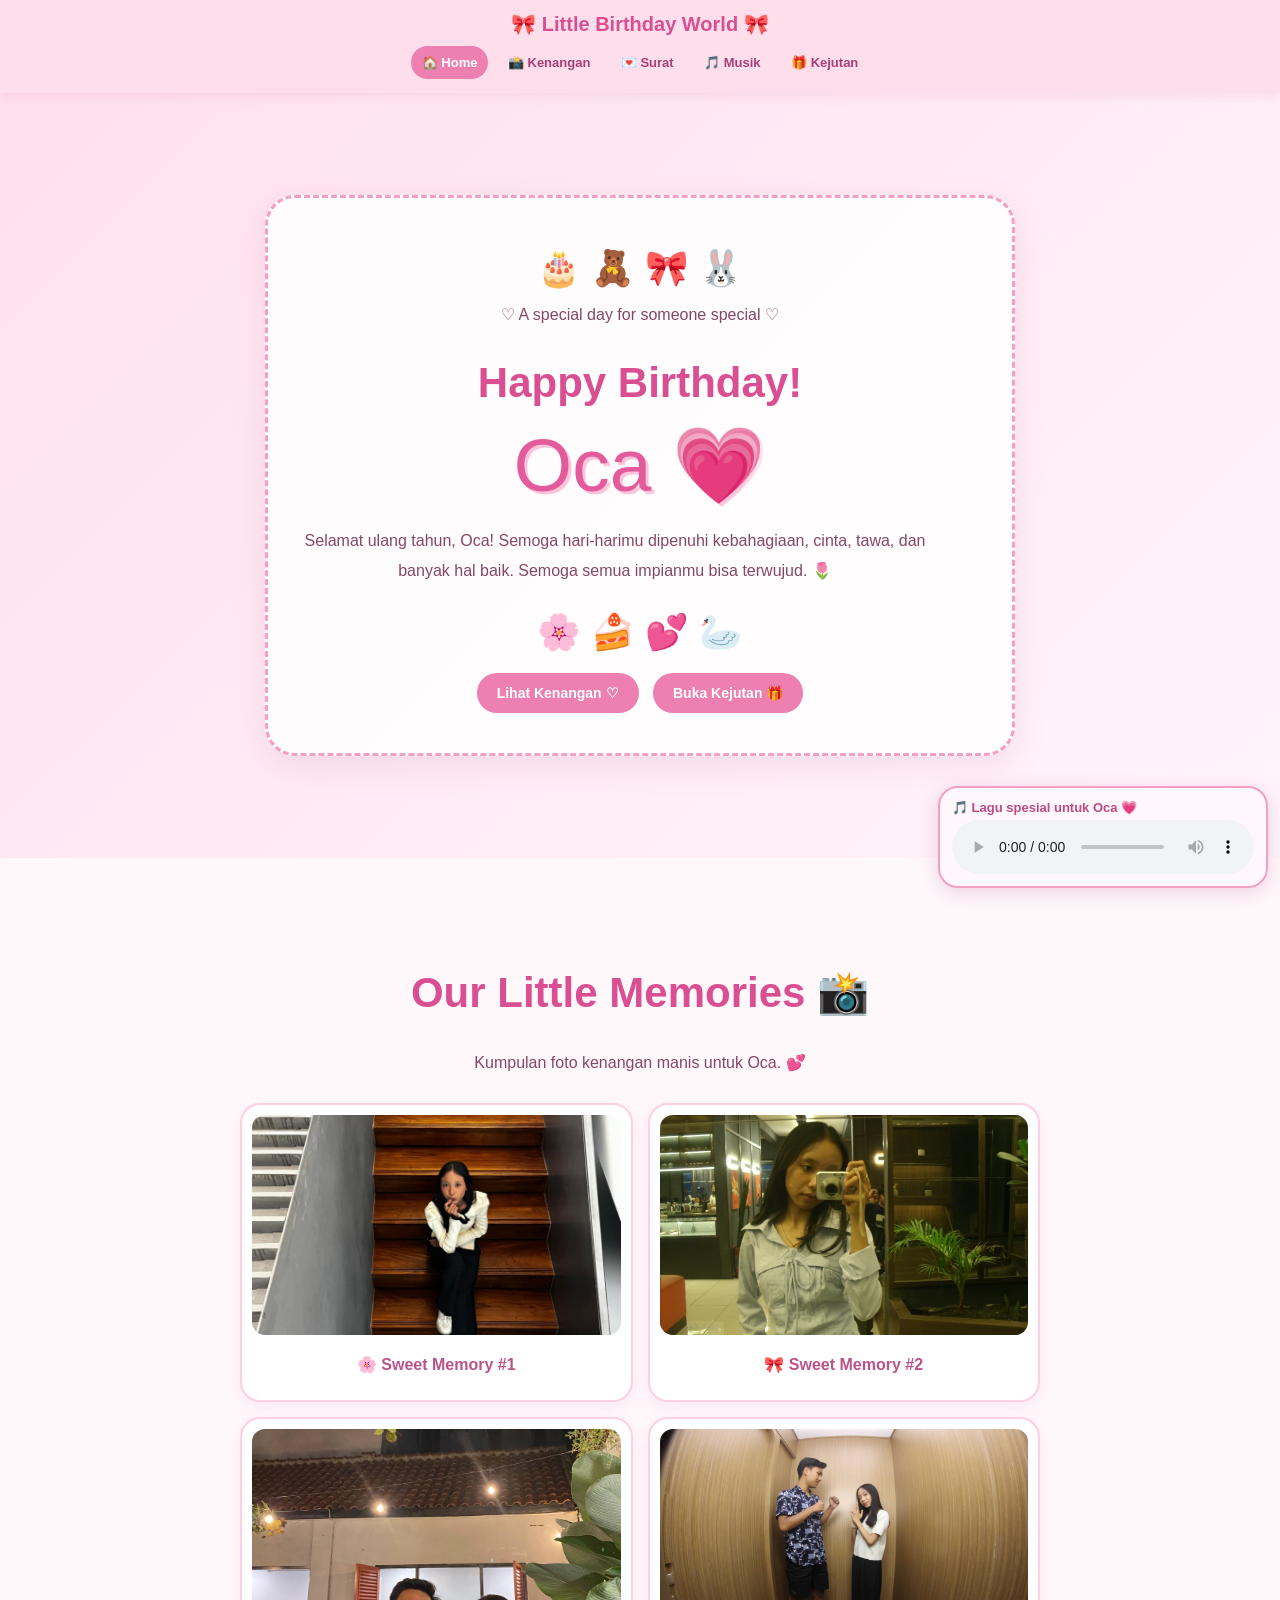
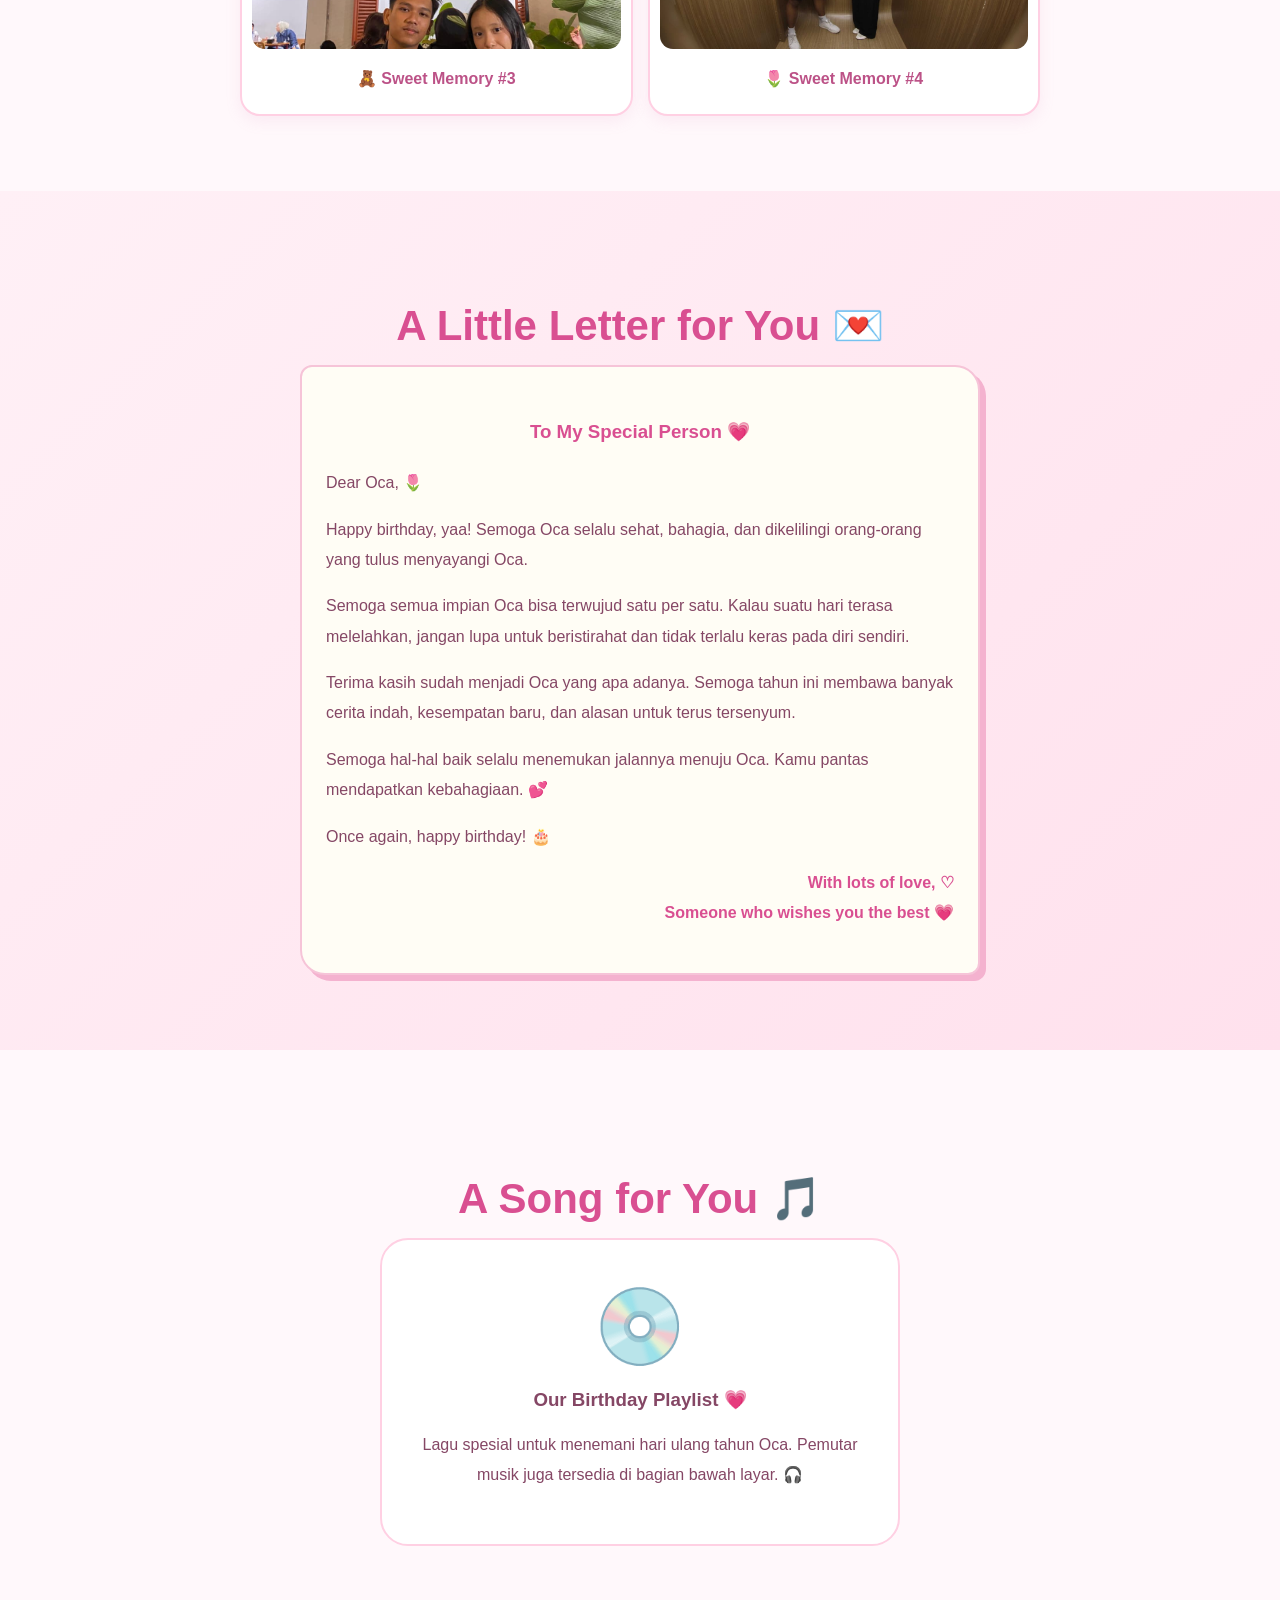
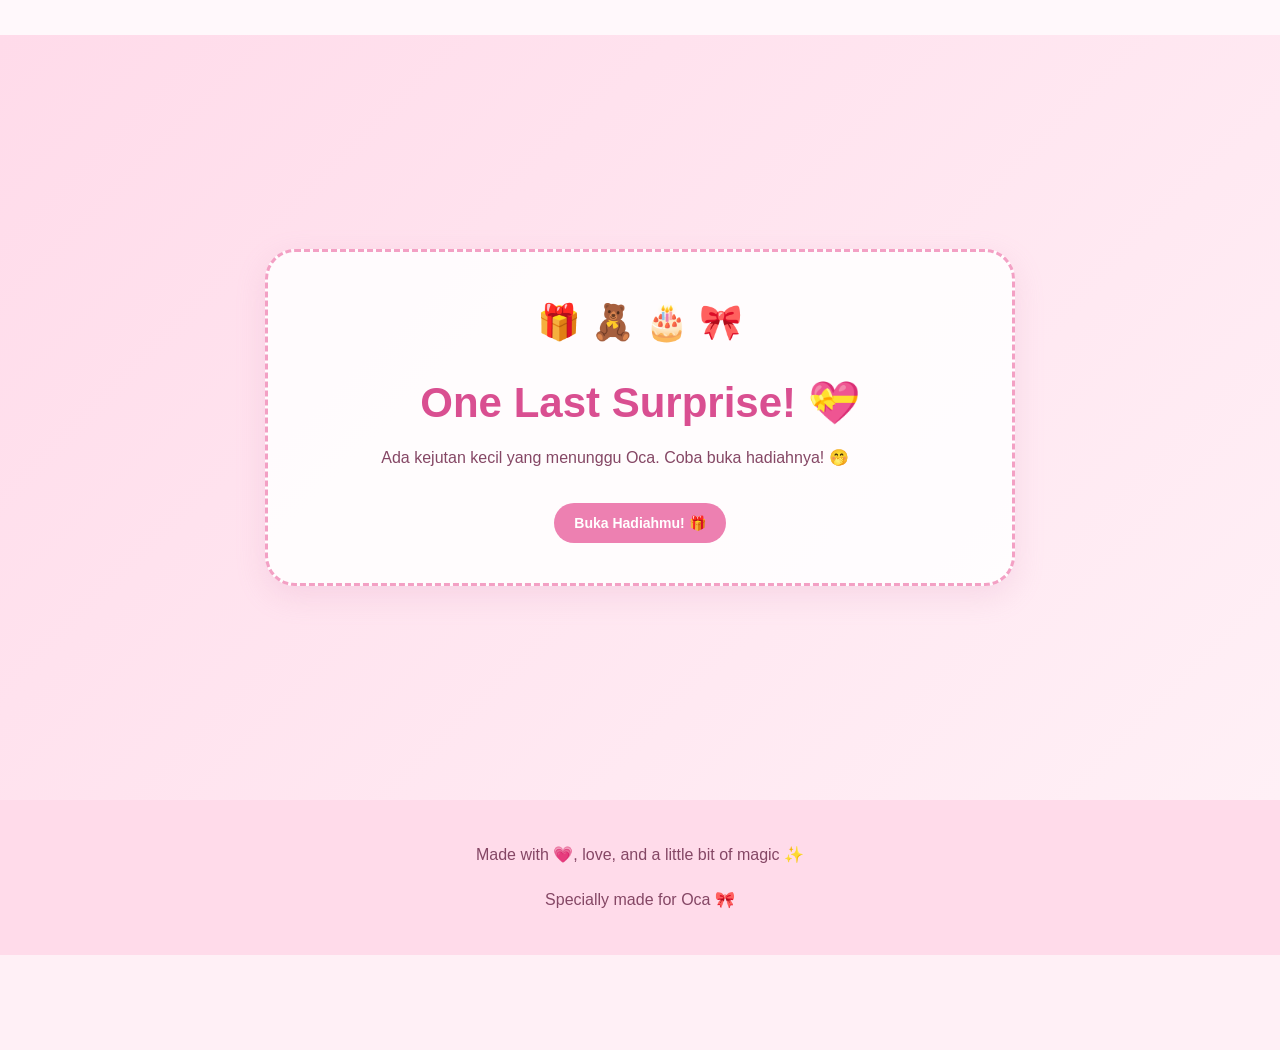
==== index.html @ aadaee1b "Update index.html" ====
<!DOCTYPE html>
<html lang="id">
<head>
    <meta charset="UTF-8">
    <meta name="viewport" content="width=device-width, initial-scale=1.0">
    <title>Happy Birthday Oca! 🎀</title>

    <style>
        * {
            box-sizing: border-box;
            scroll-behavior: smooth;
        }

        body {
            margin: 0;
            font-family: "Trebuchet MS", Arial, sans-serif;
            background: #fff0f6;
            color: #854765;
        }

        nav {
            position: sticky;
            top: 0;
            z-index: 10;
            background: #ffdeeb;
            padding: 12px 8px;
            text-align: center;
            box-shadow: 0 3px 10px #d98db833;
        }

        .logo {
            display: block;
            color: #d94f91;
            font-size: 20px;
            font-weight: bold;
            margin-bottom: 8px;
        }

        nav a {
            display: inline-block;
            color: #a83e76;
            text-decoration: none;
            padding: 9px 11px;
            margin: 2px;
            border-radius: 20px;
            font-size: 13px;
            font-weight: bold;
        }

        nav a:hover,
        nav a.aktif {
            background: #ed80b1;
            color: white;
        }

        section {
            min-height: 85vh;
            padding: 75px 20px;
            display: flex;
            flex-direction: column;
            align-items: center;
            justify-content: center;
            text-align: center;
            scroll-margin-top: 110px;
        }

        .judul {
            color: #d94f91;
            font-size: clamp(28px, 5vw, 42px);
            margin-bottom: 15px;
        }

        .deskripsi {
            max-width: 650px;
            line-height: 1.9;
            margin-bottom: 25px;
        }

        .stiker {
            font-size: 35px;
            margin: 15px;
        }

        #home {
            background: linear-gradient(135deg, #ffe0ed, #fff5fa);
        }

        .kotak {
            width: 100%;
            max-width: 750px;
            padding: 35px 22px;
            background: #ffffffdd;
            border: 3px dashed #f3a0c4;
            border-radius: 30px;
            box-shadow: 0 10px 30px #d98db833;
        }

        .nama {
            color: #e45b9c;
            font-size: clamp(45px, 9vw, 75px);
            text-shadow: 3px 3px #ffc5dd;
            margin: 15px 0;
        }

        .tombol {
            display: inline-block;
            background: #ed80b1;
            color: white;
            border: none;
            border-radius: 25px;
            padding: 12px 20px;
            margin: 5px;
            font-weight: bold;
            font-size: 14px;
            text-decoration: none;
            cursor: pointer;
        }

        .tombol:hover {
            background: #d94f91;
        }

        #kenangan {
            background: #fff8fb;
        }

        .memory-grid {
            display: grid;
            grid-template-columns: repeat(2, minmax(0, 1fr));
            gap: 15px;
            width: 100%;
            max-width: 800px;
        }

        .memory-card {
            padding: 10px;
            background: white;
            border: 2px solid #ffd0e3;
            border-radius: 20px;
            box-shadow: 0 5px 15px #d98db822;
        }

        .memory-card img {
            width: 100%;
            height: 220px;
            object-fit: cover;
            border-radius: 13px;
        }

        .caption {
            color: #bc5287;
            font-weight: bold;
        }

        #surat {
            background: linear-gradient(135deg, #fff0f6, #ffe1ed);
        }

        .surat-kertas {
            width: 100%;
            max-width: 680px;
            padding: 28px 24px;
            text-align: left;
            line-height: 1.9;
            background: #fffdf5;
            border: 2px solid #f6c4d8;
            border-radius: 12px 25px;
            box-shadow: 6px 6px 0 #f4b2cf;
        }

        .surat-kertas h3 {
            text-align: center;
            color: #d94f91;
        }

        .tanda-tangan {
            text-align: right;
            color: #d94f91;
            font-weight: bold;
        }

        #musik {
            min-height: 65vh;
            background: #fff8fb;
        }

        .musik-card {
            width: 100%;
            max-width: 520px;
            padding: 28px 20px;
            background: white;
            border: 2px solid #ffd0e3;
            border-radius: 28px;
        }

        .piringan {
            font-size: 75px;
            margin: 15px;
        }

        audio {
            width: 100%;
            margin-top: 15px;
        }

        #kejutan {
            background: linear-gradient(135deg, #ffdbea, #fff0f6);
        }

        #pesanKejutan {
            display: none;
            margin-top: 22px;
            padding: 20px;
            border-radius: 20px;
            background: #fff0f6;
            line-height: 1.9;
        }

        footer {
            padding: 25px;
            text-align: center;
            background: #ffdbea;
            line-height: 1.8;
        }

        /* Pemutar musik selalu berada di layar */
        .pemutar-tetap {
            position: fixed;
            right: 12px;
            bottom: 12px;
            z-index: 100;
            width: min(330px, calc(100vw - 24px));
            padding: 12px;
            background: #fff7fb;
            border: 2px solid #f3a0c4;
            border-radius: 20px;
            box-shadow: 0 5px 20px #9e477733;
        }

        .pemutar-tetap p {
            margin: 0 0 5px;
            color: #bd4b83;
            font-size: 13px;
            font-weight: bold;
        }

        .pemutar-tetap audio {
            display: block;
            width: 100%;
            margin: 0;
        }

        .hati {
            position: fixed;
            bottom: -35px;
            z-index: 0;
            pointer-events: none;
            animation: terbang 8s linear forwards;
        }

        @keyframes terbang {
            from {
                transform: translateY(0) rotate(0);
                opacity: 0.8;
            }
            to {
                transform: translateY(-110vh) rotate(360deg);
                opacity: 0;
            }
        }

        /* Ruang kosong agar pemutar tidak menutupi konten */
        body {
            padding-bottom: 95px;
        }

        @media (max-width: 550px) {
            nav a {
                padding: 7px 8px;
                font-size: 12px;
            }

            section {
                padding: 60px 15px;
            }

            .memory-grid {
                gap: 8px;
            }

            .memory-card {
                padding: 7px;
            }

            .memory-card img {
                height: 155px;
            }

            .caption {
                font-size: 12px;
            }

            .surat-kertas {
                padding: 20px 16px;
            }

            .pemutar-tetap {
                right: 8px;
                bottom: 8px;
                width: calc(100vw - 16px);
            }
        }
    </style>
</head>

<body>

    <nav>
        <span class="logo">🎀 Little Birthday World 🎀</span>
        <a href="#home" class="aktif">🏠 Home</a>
        <a href="#kenangan">📸 Kenangan</a>
        <a href="#surat">💌 Surat</a>
        <a href="#musik">🎵 Musik</a>
        <a href="#kejutan">🎁 Kejutan</a>
    </nav>

    <section id="home">
        <div class="kotak">
            <div class="stiker">🎂 🧸 🎀 🐰</div>
            <p>♡ A special day for someone special ♡</p>
            <h1 class="judul">Happy Birthday!</h1>
            <div class="nama">Oca 💗</div>

            <p class="deskripsi">
                Selamat ulang tahun, Oca!
                Semoga hari-harimu dipenuhi kebahagiaan,
                cinta, tawa, dan banyak hal baik.
                Semoga semua impianmu bisa terwujud. 🌷
            </p>

            <div class="stiker">🌸 🍰 💕 🦢</div>
            <a href="#kenangan" class="tombol">Lihat Kenangan ♡</a>
            <a href="#kejutan" class="tombol">Buka Kejutan 🎁</a>
        </div>
    </section>

    <section id="kenangan">
        <h2 class="judul">Our Little Memories 📸</h2>
        <p class="deskripsi">
            Kumpulan foto kenangan manis untuk Oca. 💕
        </p>

        <div class="memory-grid">
            <div class="memory-card">
                <img src="images/foto1.jpg" alt="Foto kenangan 1">
                <p class="caption">🌸 Sweet Memory #1</p>
            </div>

            <div class="memory-card">
                <img src="images/foto2.jpg" alt="Foto kenangan 2">
                <p class="caption">🎀 Sweet Memory #2</p>
            </div>

            <div class="memory-card">
                <img src="images/foto3.jpg" alt="Foto kenangan 3">
                <p class="caption">🧸 Sweet Memory #3</p>
            </div>

            <div class="memory-card">
                <img src="images/foto4.jpg" alt="Foto kenangan 4">
                <p class="caption">🌷 Sweet Memory #4</p>
            </div>
        </div>
    </section>

    <section id="surat">
        <h2 class="judul">A Little Letter for You 💌</h2>

        <div class="surat-kertas">
            <h3>To My Special Person 💗</h3>

            <p>Dear Oca, 🌷</p>

            <p>
                Happy birthday, yaa! Semoga Oca selalu sehat,
                bahagia, dan dikelilingi orang-orang yang tulus
                menyayangi Oca.
            </p>

            <p>
                Semoga semua impian Oca bisa terwujud satu per satu.
                Kalau suatu hari terasa melelahkan, jangan lupa
                untuk beristirahat dan tidak terlalu keras pada diri sendiri.
            </p>

            <p>
                Terima kasih sudah menjadi Oca yang apa adanya.
                Semoga tahun ini membawa banyak cerita indah,
                kesempatan baru, dan alasan untuk terus tersenyum.
            </p>

            <p>
                Semoga hal-hal baik selalu menemukan jalannya
                menuju Oca. Kamu pantas mendapatkan kebahagiaan. 💕
            </p>

            <p>Once again, happy birthday! 🎂</p>

            <p class="tanda-tangan">
                With lots of love, ♡<br>
                Someone who wishes you the best 💗
            </p>
        </div>
    </section>

    <section id="musik">
        <h2 class="judul">A Song for You 🎵</h2>

        <div class="musik-card">
            <div class="piringan">💿</div>
            <h3>Our Birthday Playlist 💗</h3>

            <p class="deskripsi">
                Lagu spesial untuk menemani hari ulang tahun Oca.
                Pemutar musik juga tersedia di bagian bawah layar. 🎧
            </p>
        </div>
    </section>

    <section id="kejutan">
        <div class="kotak">
            <div class="stiker">🎁 🧸 🎂 🎀</div>
            <h2 class="judul">One Last Surprise! 💝</h2>

            <p class="deskripsi">
                Ada kejutan kecil yang menunggu Oca.
                Coba buka hadiahnya! 🤭
            </p>

            <button class="tombol" onclick="bukaKejutan()">
                Buka Hadiahmu! 🎁
            </button>

            <div id="pesanKejutan">
                <div class="stiker">🎉 💗 🌷 🎂</div>
                <h2 style="color:#d94f91">HAPPY BIRTHDAY, OCA! 🥳</h2>

                <p>
                    Semoga Oca selalu diberikan kesehatan,
                    hati yang tenang, rezeki yang lancar,
                    dan kebahagiaan yang tidak ada habisnya.
                </p>

                <p>
                    Teruslah menjadi diri sendiri dan jangan
                    menyerah mengejar impianmu. Kamu berharga,
                    kamu istimewa, dan kamu pantas bahagia. 💗
                </p>

                <div class="stiker">🧁 🐰 💐 💌 🧸</div>
                <strong>You deserve all the happiness in the world! ♡</strong>
            </div>
        </div>
    </section>

    <footer>
        <p>Made with 💗, love, and a little bit of magic ✨</p>
        <p>Specially made for Oca 🎀</p>
    </footer>

    <!-- HANYA SATU PEMUTAR MUSIK DI SELURUH HALAMAN -->
    <div class="pemutar-tetap">
        <p>🎵 Lagu spesial untuk Oca 💗</p>
        <audio id="laguOca" controls loop preload="auto">
            <source src="music/lagu-oca.mp3" type="audio/mpeg">
            Browser kamu tidak mendukung pemutar musik.
        </audio>
    </div>

    <script>
        // Menu hanya menggulir halaman, tidak memuat ulang dokumen.
        document.querySelectorAll('nav a, a.tombol[href^="#"]').forEach(function(link) {
            link.addEventListener("click", function(event) {
                var id = this.getAttribute("href");

                if (id && id.startsWith("#")) {
                    var tujuan = document.querySelector(id);

                    if (tujuan) {
                        event.preventDefault();

                        tujuan.scrollIntoView({
                            behavior: "smooth",
                            block: "start"
                        });

                        history.replaceState(null, "", id);
                    }
                }
            });
        });

        // Menyorot menu sesuai bagian yang sedang dilihat.
        var bagianHalaman = document.querySelectorAll("section");
        var menuNavigasi = document.querySelectorAll("nav a");

        window.addEventListener("scroll", function() {
            var bagianAktif = "";

            bagianHalaman.forEach(function(bagian) {
                var posisi = bagian.getBoundingClientRect();

                if (posisi.top <= 180 && posisi.bottom > 180) {
                    bagianAktif = bagian.id;
                }
            });

            menuNavigasi.forEach(function(menu) {
                menu.classList.toggle(
                    "aktif",
                    menu.getAttribute("href") === "#" + bagianAktif
                );
            });
        });

        // Membuka kejutan.
        function bukaKejutan() {
            var pesan = document.getElementById("pesanKejutan");
            pesan.style.display = "block";

            pesan.scrollIntoView({
                behavior: "smooth",
                block: "center"
            });

            for (var i = 0; i < 10; i++) {
                setTimeout(buatHati, i * 180);
            }
        }

        // Hiasan hati melayang.
        function buatHati() {
            var hati = document.createElement("div");
            hati.className = "hati";

            var pilihan = ["💗", "💕", "🎀", "🌸", "💖"];
            hati.textContent = pilihan[
                Math.floor(Math.random() * pilihan.length)
            ];

            hati.style.left = Math.random() * 100 + "vw";
            hati.style.fontSize = (18 + Math.random() * 20) + "px";
            hati.style.animationDuration = (5 + Math.random() * 4) + "s";

            document.body.appendChild(hati);

            setTimeout(function() {
                hati.remove();
            }, 10000);
        }

        setInterval(buatHati, 1000);
    </script>

</body>
</html>
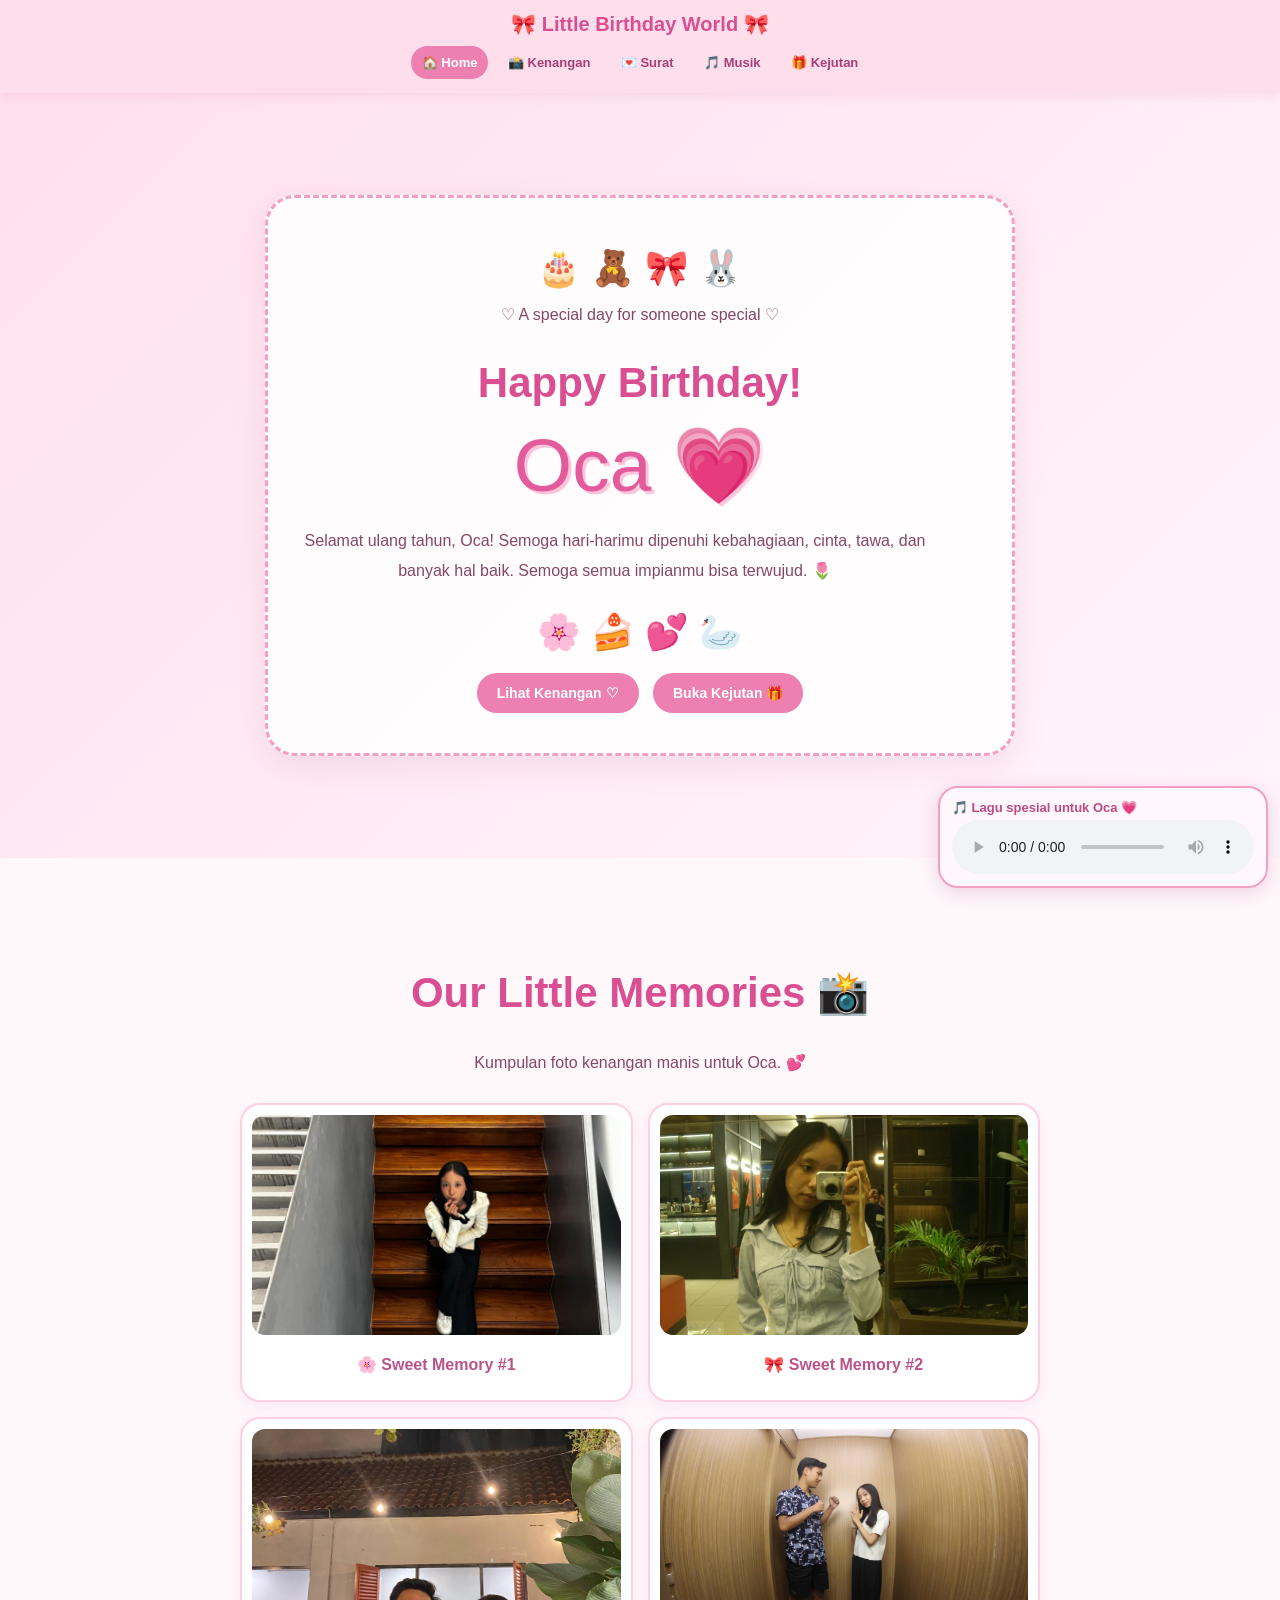
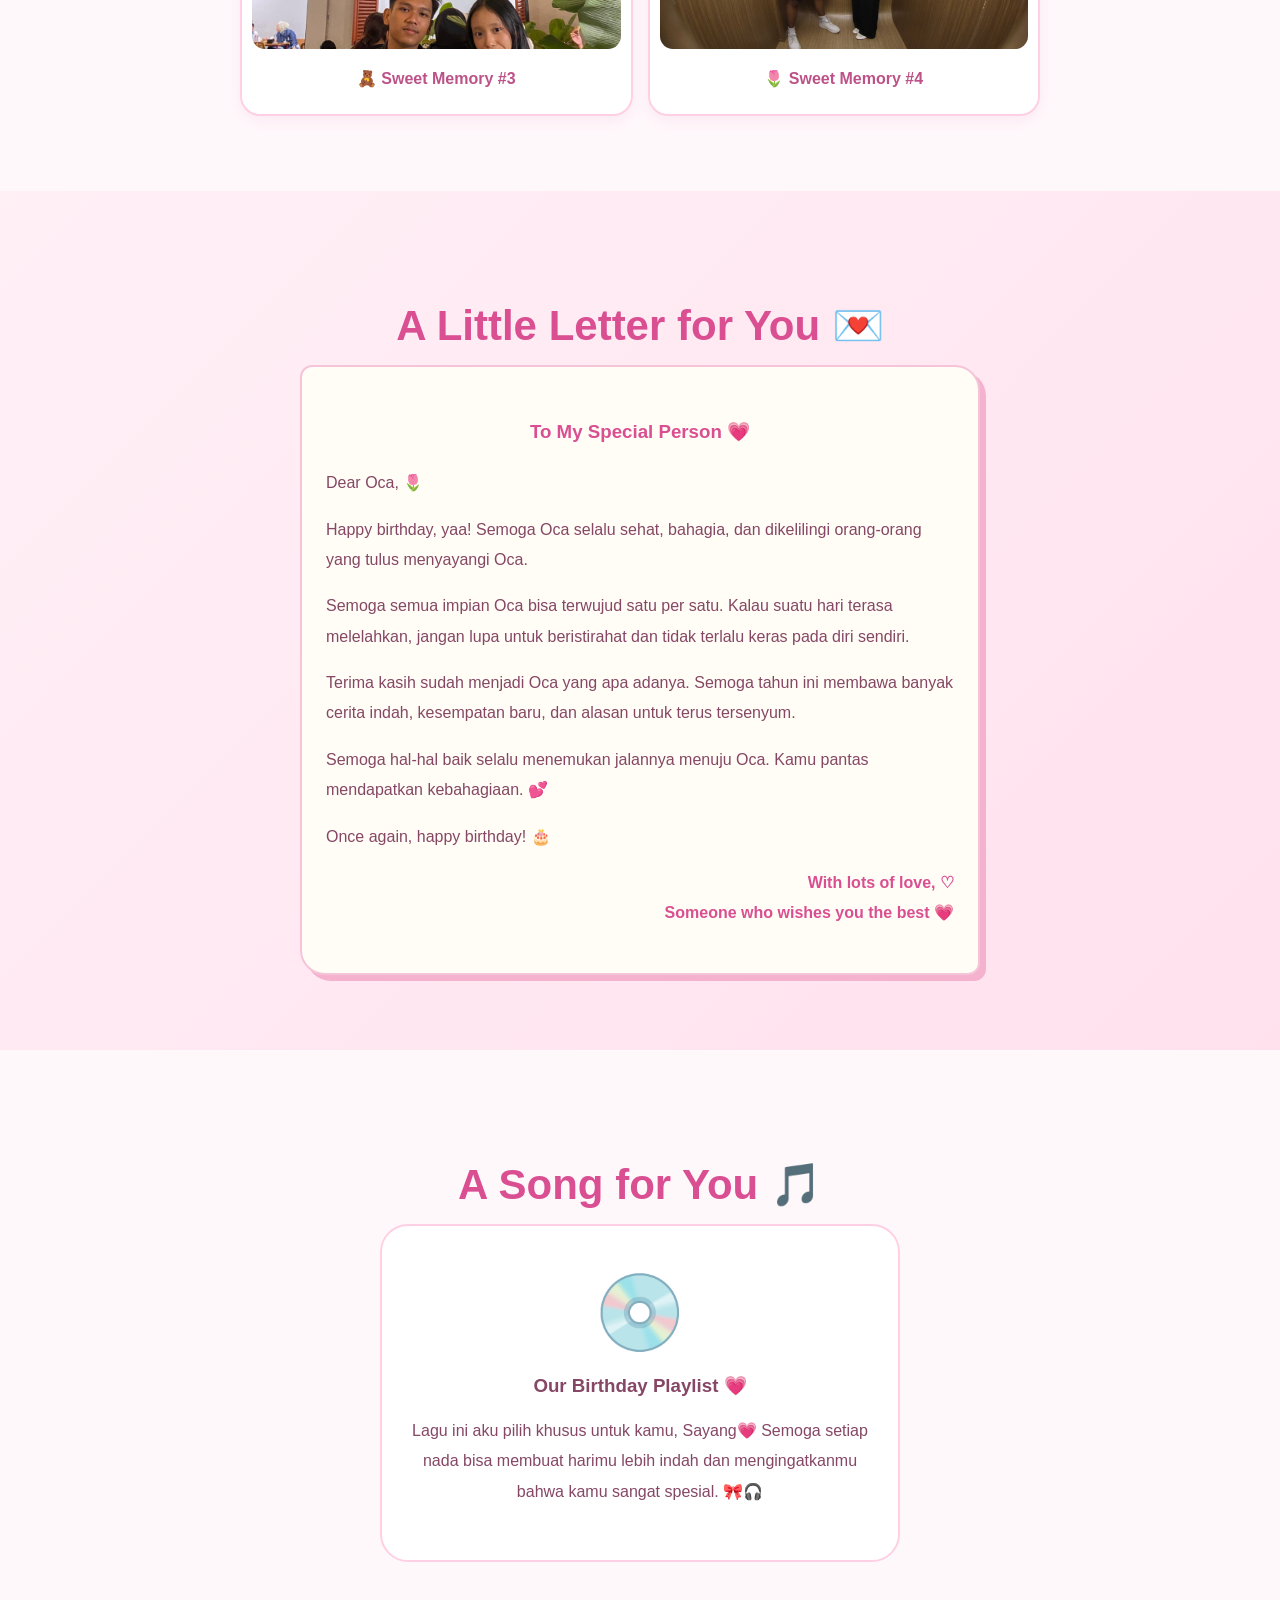
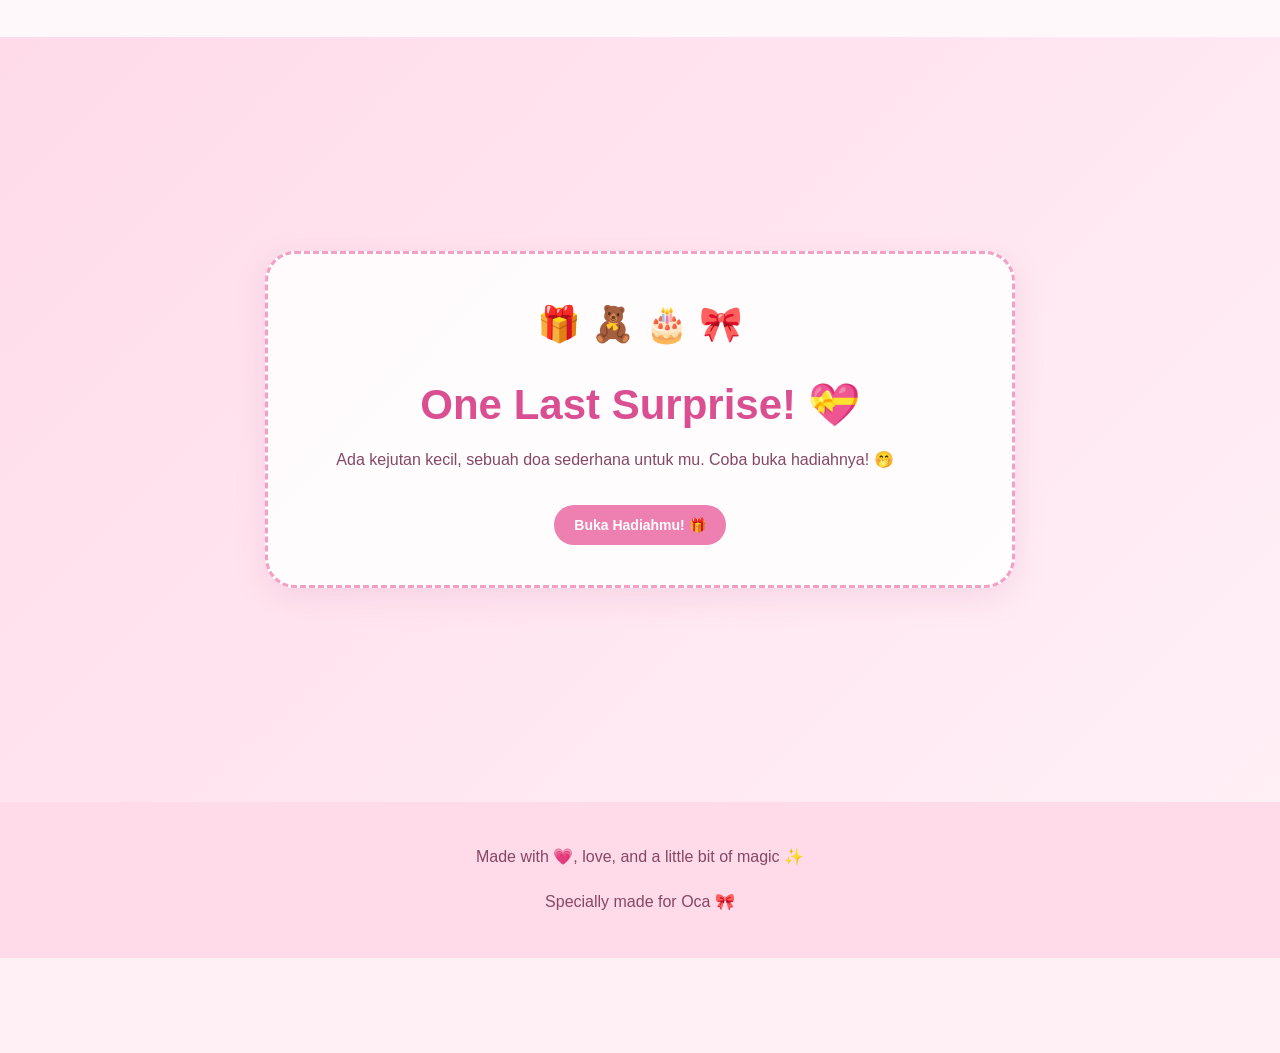
==== commit e200b728: "Update birthday message and surprise text" ====
--- a/index.html
+++ b/index.html
@@ -422,8 +422,9 @@
             <h3>Our Birthday Playlist 💗</h3>
 
             <p class="deskripsi">
-                Lagu spesial untuk menemani hari ulang tahun Oca.
-                Pemutar musik juga tersedia di bagian bawah layar. 🎧
+                Lagu ini aku pilih khusus untuk kamu, Sayang💗
+    Semoga setiap nada bisa membuat harimu lebih indah
+    dan mengingatkanmu bahwa kamu sangat spesial. 🎀🎧
             </p>
         </div>
     </section>
@@ -434,7 +435,7 @@
             <h2 class="judul">One Last Surprise! 💝</h2>
 
             <p class="deskripsi">
-                Ada kejutan kecil yang menunggu Oca.
+                Ada kejutan kecil, sebuah doa sederhana untuk mu.
                 Coba buka hadiahnya! 🤭
             </p>
 
@@ -444,7 +445,7 @@
 
             <div id="pesanKejutan">
                 <div class="stiker">🎉 💗 🌷 🎂</div>
-                <h2 style="color:#d94f91">HAPPY BIRTHDAY, OCA! 🥳</h2>
+                <h2 style="color:#d94f91">HAPPY BIRTHDAY, SAYANGGG! 🥳</h2>
 
                 <p>
                     Semoga Oca selalu diberikan kesehatan,
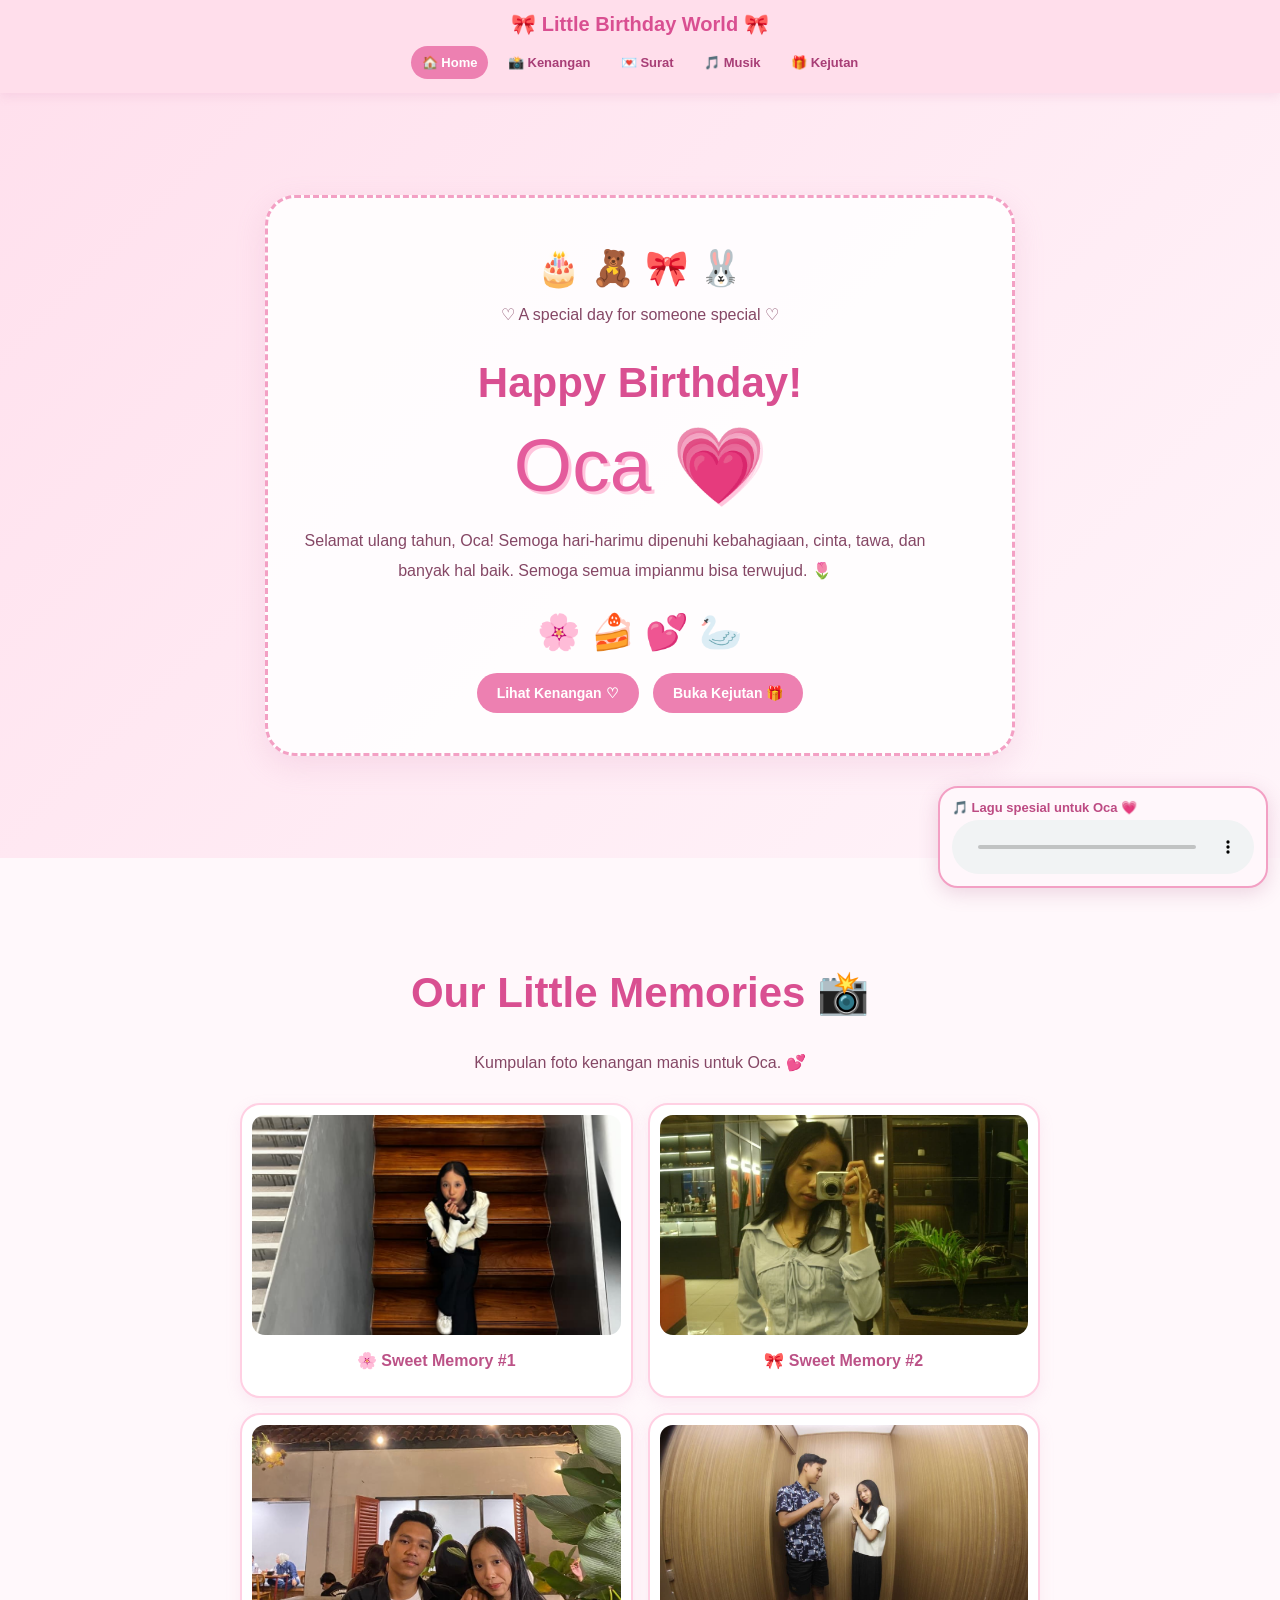
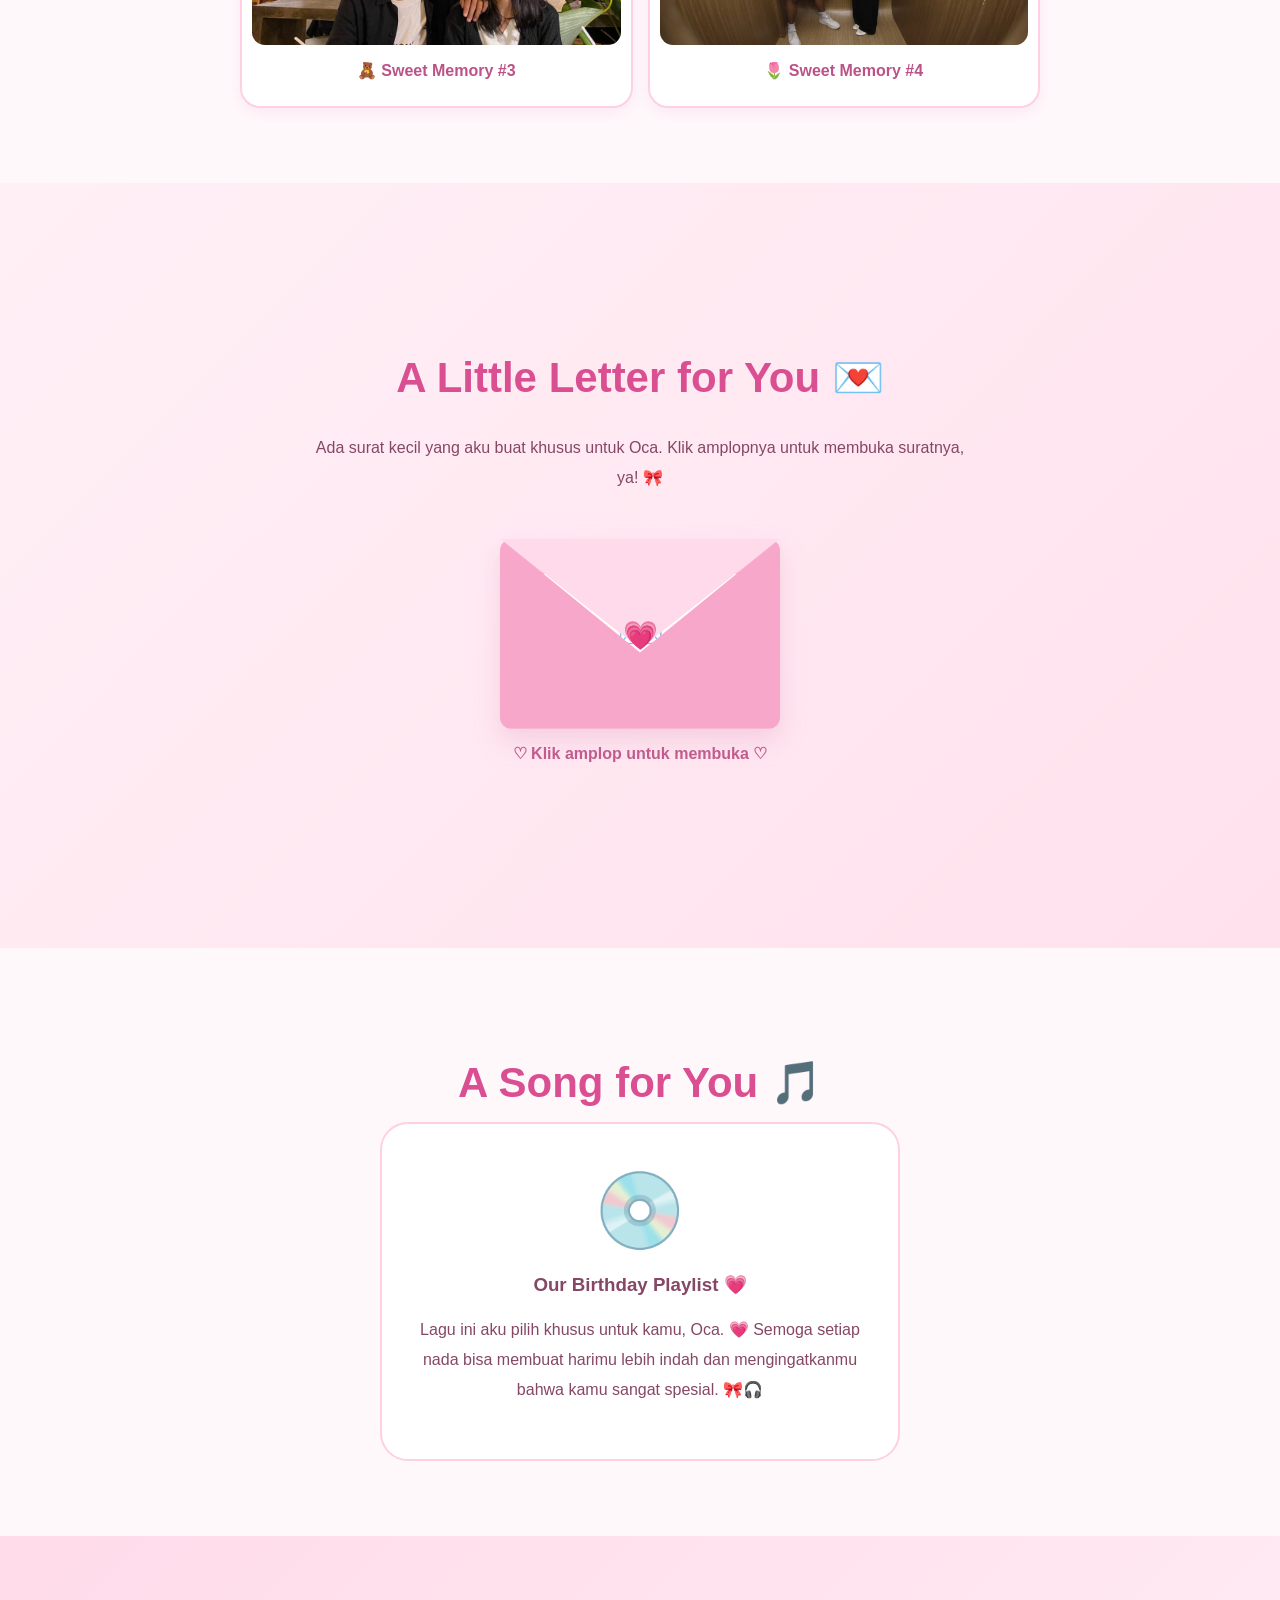
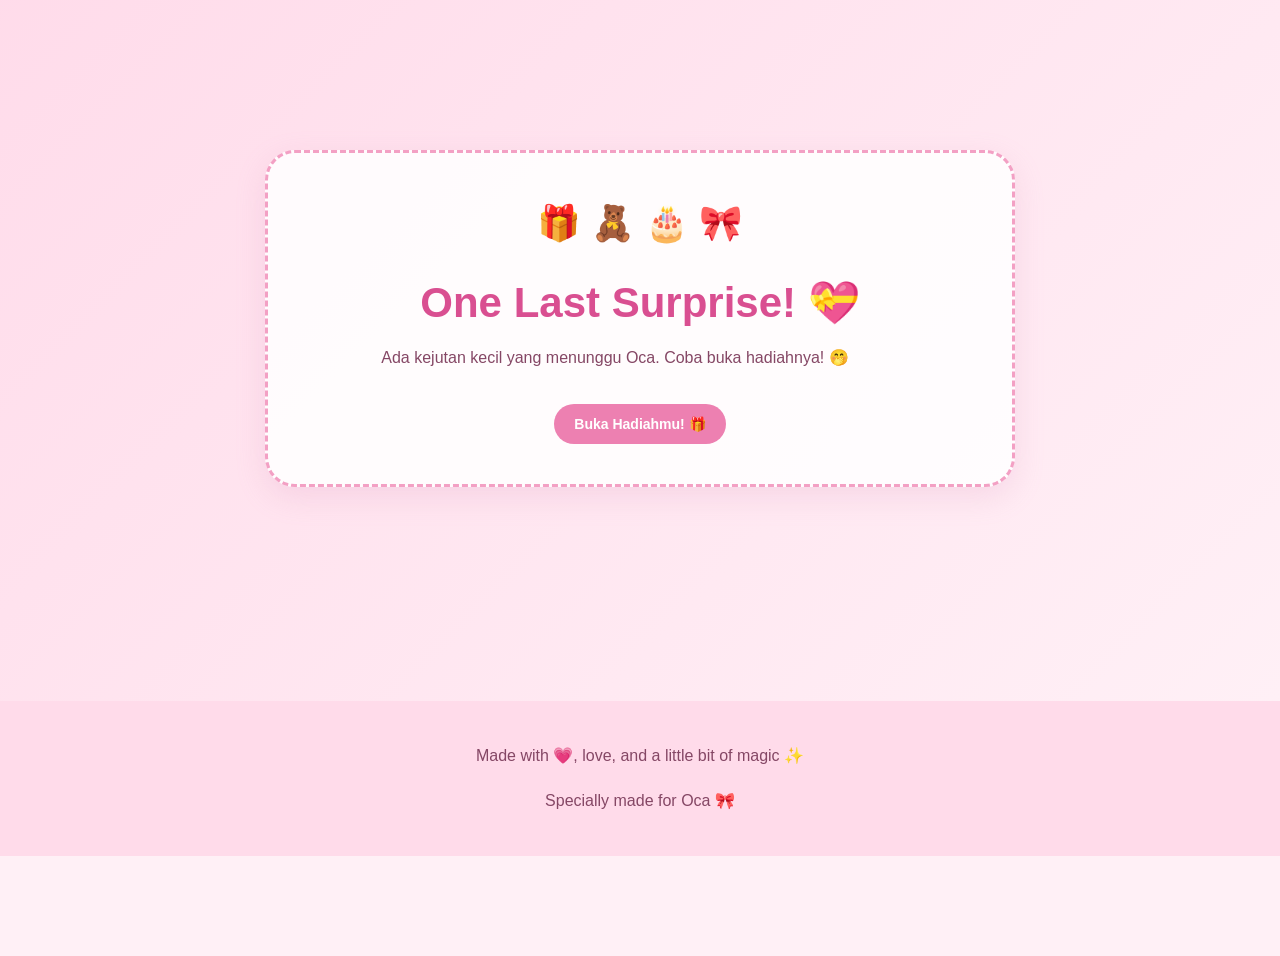
==== commit 1e6882b3: "Update index.html" ====
--- a/index.html
+++ b/index.html
@@ -14,6 +14,7 @@
 
         body {
             margin: 0;
+            padding-bottom: 100px;
             font-family: "Trebuchet MS", Arial, sans-serif;
             background: #fff0f6;
             color: #854765;
@@ -62,7 +63,7 @@
             align-items: center;
             justify-content: center;
             text-align: center;
-            scroll-margin-top: 110px;
+            scroll-margin-top: 100px;
         }
 
         .judul {
@@ -80,10 +81,6 @@
         .stiker {
             font-size: 35px;
             margin: 15px;
-        }
-
-        #home {
-            background: linear-gradient(135deg, #ffe0ed, #fff5fa);
         }
 
         .kotak {
@@ -115,12 +112,20 @@
             font-size: 14px;
             text-decoration: none;
             cursor: pointer;
+            transition: 0.3s;
         }
 
         .tombol:hover {
             background: #d94f91;
-        }
-
+            transform: translateY(-2px);
+        }
+
+        /* HOME */
+        #home {
+            background: linear-gradient(135deg, #ffe0ed, #fff5fa);
+        }
+
+        /* KENANGAN */
         #kenangan {
             background: #fff8fb;
         }
@@ -139,9 +144,15 @@
             border: 2px solid #ffd0e3;
             border-radius: 20px;
             box-shadow: 0 5px 15px #d98db822;
+            transition: transform 0.3s;
+        }
+
+        .memory-card:hover {
+            transform: translateY(-5px) rotate(-1deg);
         }
 
         .memory-card img {
+            display: block;
             width: 100%;
             height: 220px;
             object-fit: cover;
@@ -153,25 +164,152 @@
             font-weight: bold;
         }
 
+        /* SURAT DAN AMPLOP */
         #surat {
             background: linear-gradient(135deg, #fff0f6, #ffe1ed);
         }
 
+        .amplop-area {
+            display: flex;
+            flex-direction: column;
+            align-items: center;
+            margin: 20px 0 35px;
+        }
+
+        .amplop {
+            position: relative;
+            width: 280px;
+            height: 190px;
+            padding: 0;
+            border: none;
+            background: transparent;
+            cursor: pointer;
+            filter: drop-shadow(0 12px 12px #d98db844);
+            transition: transform 0.3s;
+        }
+
+        .amplop:hover {
+            transform: translateY(-5px);
+        }
+
+        .amplop-belakang {
+            position: absolute;
+            inset: 0;
+            background: #ffc6df;
+            border-radius: 12px;
+        }
+
+        .kertas-amplop {
+            position: absolute;
+            z-index: 1;
+            left: 18px;
+            right: 18px;
+            bottom: 12px;
+            height: 145px;
+            background: #fffafc;
+            border: 2px solid #f5b3d0;
+            border-radius: 10px;
+            display: flex;
+            flex-direction: column;
+            align-items: center;
+            justify-content: center;
+            gap: 8px;
+            font-size: 38px;
+            color: #d94f91;
+            transition: transform 0.8s ease;
+        }
+
+        .kertas-amplop span {
+            font-size: 17px;
+            font-weight: bold;
+        }
+
+        .amplop-badan {
+            position: absolute;
+            z-index: 2;
+            inset: 0;
+            background: #f7a8ca;
+            clip-path: polygon(
+                0 0, 50% 60%, 100% 0,
+                100% 100%, 0 100%
+            );
+            border-radius: 12px;
+            pointer-events: none;
+        }
+
+        .amplop-penutup {
+            position: absolute;
+            z-index: 3;
+            inset: 0;
+            background: #ffdaea;
+            clip-path: polygon(0 0, 100% 0, 50% 58%);
+            transform-origin: top center;
+            transition: transform 0.7s ease, opacity 0.3s ease;
+            pointer-events: none;
+        }
+
+        .hati-amplop {
+            position: absolute;
+            z-index: 4;
+            top: 80px;
+            left: 50%;
+            transform: translateX(-50%);
+            font-size: 28px;
+            transition: opacity 0.3s ease;
+            pointer-events: none;
+        }
+
+        .amplop.terbuka .amplop-penutup {
+            transform: rotateX(180deg);
+            opacity: 0;
+        }
+
+        .amplop.terbuka .kertas-amplop {
+            transform: translateY(-75px);
+        }
+
+        .amplop.terbuka .hati-amplop {
+            opacity: 0;
+        }
+
+        .petunjuk-amplop {
+            color: #c15a8d;
+            font-weight: bold;
+            margin-top: 15px;
+        }
+
+        .surat-terbuka {
+            display: none;
+            width: 100%;
+            max-width: 680px;
+            flex-direction: column;
+            align-items: center;
+            gap: 22px;
+        }
+
+        .surat-terbuka.muncul {
+            display: flex;
+            animation: suratMuncul 0.8s ease both;
+        }
+
         .surat-kertas {
             width: 100%;
-            max-width: 680px;
             padding: 28px 24px;
-            text-align: left;
-            line-height: 1.9;
             background: #fffdf5;
             border: 2px solid #f6c4d8;
             border-radius: 12px 25px;
+            text-align: left;
+            line-height: 1.9;
             box-shadow: 6px 6px 0 #f4b2cf;
         }
 
         .surat-kertas h3 {
             text-align: center;
             color: #d94f91;
+        }
+
+        .surat-kertas .stiker {
+            text-align: center;
         }
 
         .tanda-tangan {
@@ -180,6 +318,19 @@
             font-weight: bold;
         }
 
+        @keyframes suratMuncul {
+            from {
+                opacity: 0;
+                transform: translateY(30px) scale(0.96);
+            }
+
+            to {
+                opacity: 1;
+                transform: translateY(0) scale(1);
+            }
+        }
+
+        /* MUSIK */
         #musik {
             min-height: 65vh;
             background: #fff8fb;
@@ -197,13 +348,15 @@
         .piringan {
             font-size: 75px;
             margin: 15px;
-        }
-
-        audio {
-            width: 100%;
-            margin-top: 15px;
-        }
-
+            animation: putar 8s linear infinite;
+        }
+
+        @keyframes putar {
+            from { transform: rotate(0deg); }
+            to { transform: rotate(360deg); }
+        }
+
+        /* KEJUTAN */
         #kejutan {
             background: linear-gradient(135deg, #ffdbea, #fff0f6);
         }
@@ -217,14 +370,12 @@
             line-height: 1.9;
         }
 
-        footer {
-            padding: 25px;
-            text-align: center;
-            background: #ffdbea;
-            line-height: 1.8;
-        }
-
-        /* Pemutar musik selalu berada di layar */
+        #pesanKejutan.muncul {
+            display: block;
+            animation: suratMuncul 0.8s ease both;
+        }
+
+        /* PEMUTAR MUSIK TETAP */
         .pemutar-tetap {
             position: fixed;
             right: 12px;
@@ -245,12 +396,17 @@
             font-weight: bold;
         }
 
-        .pemutar-tetap audio {
+        audio {
             display: block;
             width: 100%;
+            margin-top: 15px;
+        }
+
+        .pemutar-tetap audio {
             margin: 0;
         }
 
+        /* HATI MELAYANG */
         .hati {
             position: fixed;
             bottom: -35px;
@@ -264,15 +420,18 @@
                 transform: translateY(0) rotate(0);
                 opacity: 0.8;
             }
+
             to {
                 transform: translateY(-110vh) rotate(360deg);
                 opacity: 0;
             }
         }
 
-        /* Ruang kosong agar pemutar tidak menutupi konten */
-        body {
-            padding-bottom: 95px;
+        footer {
+            padding: 25px;
+            text-align: center;
+            background: #ffdbea;
+            line-height: 1.8;
         }
 
         @media (max-width: 550px) {
@@ -316,6 +475,7 @@
 
 <body>
 
+    <!-- MENU NAVIGASI -->
     <nav>
         <span class="logo">🎀 Little Birthday World 🎀</span>
         <a href="#home" class="aktif">🏠 Home</a>
@@ -325,10 +485,12 @@
         <a href="#kejutan">🎁 Kejutan</a>
     </nav>
 
+    <!-- HOME -->
     <section id="home">
         <div class="kotak">
             <div class="stiker">🎂 🧸 🎀 🐰</div>
             <p>♡ A special day for someone special ♡</p>
+
             <h1 class="judul">Happy Birthday!</h1>
             <div class="nama">Oca 💗</div>
 
@@ -340,13 +502,16 @@
             </p>
 
             <div class="stiker">🌸 🍰 💕 🦢</div>
+
             <a href="#kenangan" class="tombol">Lihat Kenangan ♡</a>
             <a href="#kejutan" class="tombol">Buka Kejutan 🎁</a>
         </div>
     </section>
 
+    <!-- KENANGAN -->
     <section id="kenangan">
         <h2 class="judul">Our Little Memories 📸</h2>
+
         <p class="deskripsi">
             Kumpulan foto kenangan manis untuk Oca. 💕
         </p>
@@ -374,68 +539,111 @@
         </div>
     </section>
 
+    <!-- SURAT DENGAN AMPLOP -->
     <section id="surat">
         <h2 class="judul">A Little Letter for You 💌</h2>
 
-        <div class="surat-kertas">
-            <h3>To My Special Person 💗</h3>
-
-            <p>Dear Oca, 🌷</p>
-
-            <p>
-                Happy birthday, yaa! Semoga Oca selalu sehat,
-                bahagia, dan dikelilingi orang-orang yang tulus
-                menyayangi Oca.
+        <p class="deskripsi">
+            Ada surat kecil yang aku buat khusus untuk Oca.
+            Klik amplopnya untuk membuka suratnya, ya! 🎀
+        </p>
+
+        <div class="amplop-area">
+            <button
+                type="button"
+                class="amplop"
+                id="tombolAmplop"
+                onclick="bukaSurat()"
+                aria-label="Buka surat untuk Oca"
+                aria-expanded="false"
+            >
+                <span class="amplop-belakang"></span>
+
+                <span class="kertas-amplop">
+                    💌
+                    <span>For Oca ♡</span>
+                </span>
+
+                <span class="amplop-badan"></span>
+                <span class="amplop-penutup"></span>
+                <span class="hati-amplop">💗</span>
+            </button>
+
+            <p class="petunjuk-amplop" id="petunjukAmplop">
+                ♡ Klik amplop untuk membuka ♡
             </p>
-
-            <p>
-                Semoga semua impian Oca bisa terwujud satu per satu.
-                Kalau suatu hari terasa melelahkan, jangan lupa
-                untuk beristirahat dan tidak terlalu keras pada diri sendiri.
-            </p>
-
-            <p>
-                Terima kasih sudah menjadi Oca yang apa adanya.
-                Semoga tahun ini membawa banyak cerita indah,
-                kesempatan baru, dan alasan untuk terus tersenyum.
-            </p>
-
-            <p>
-                Semoga hal-hal baik selalu menemukan jalannya
-                menuju Oca. Kamu pantas mendapatkan kebahagiaan. 💕
-            </p>
-
-            <p>Once again, happy birthday! 🎂</p>
-
-            <p class="tanda-tangan">
-                With lots of love, ♡<br>
-                Someone who wishes you the best 💗
+        </div>
+
+        <div class="surat-terbuka" id="suratTerbuka" aria-hidden="true">
+            <div class="surat-kertas">
+                <div class="stiker">🌷 🎀 🧸</div>
+
+                <h3>To My Special Person 💗</h3>
+
+                <p>Dear Oca, 🌸</p>
+
+                <p>
+                    Happy birthday, yaa! Semoga Oca selalu sehat,
+                    bahagia, dan dikelilingi orang-orang yang tulus
+                    menyayangi Oca.
+                </p>
+
+                <p>
+                    Semoga semua impian Oca bisa terwujud satu per satu.
+                    Kalau suatu hari terasa melelahkan, jangan lupa
+                    beristirahat dan jangan terlalu keras pada diri sendiri.
+                </p>
+
+                <p>
+                    Semoga tahun ini membawa banyak cerita indah,
+                    kesempatan baru, dan banyak alasan untuk tersenyum.
+                    Kamu pantas mendapatkan kebahagiaan. 💕
+                </p>
+
+                <p>
+                    Sekali lagi, happy birthday, Oca!
+                    Semoga hari ini menjadi salah satu kenangan
+                    manis yang selalu kamu ingat. 🎂
+                </p>
+
+                <p class="tanda-tangan">
+                    With lots of love, ♡<br>
+                    Someone who wishes you the best 💌
+                </p>
+            </div>
+
+            <button type="button" class="tombol" onclick="tutupSurat()">
+                💌 Masukkan kembali ke amplop
+            </button>
+        </div>
+    </section>
+
+    <!-- MUSIK -->
+    <section id="musik">
+        <h2 class="judul">A Song for You 🎵</h2>
+
+        <div class="musik-card">
+            <div class="piringan">💿</div>
+
+            <h3>Our Birthday Playlist 💗</h3>
+
+            <p class="deskripsi">
+                Lagu ini aku pilih khusus untuk kamu, Oca. 💗
+                Semoga setiap nada bisa membuat harimu lebih indah
+                dan mengingatkanmu bahwa kamu sangat spesial. 🎀🎧
             </p>
         </div>
     </section>
 
-    <section id="musik">
-        <h2 class="judul">A Song for You 🎵</h2>
-
-        <div class="musik-card">
-            <div class="piringan">💿</div>
-            <h3>Our Birthday Playlist 💗</h3>
-
-            <p class="deskripsi">
-                Lagu ini aku pilih khusus untuk kamu, Sayang💗
-    Semoga setiap nada bisa membuat harimu lebih indah
-    dan mengingatkanmu bahwa kamu sangat spesial. 🎀🎧
-            </p>
-        </div>
-    </section>
-
+    <!-- KEJUTAN -->
     <section id="kejutan">
         <div class="kotak">
             <div class="stiker">🎁 🧸 🎂 🎀</div>
+
             <h2 class="judul">One Last Surprise! 💝</h2>
 
             <p class="deskripsi">
-                Ada kejutan kecil, sebuah doa sederhana untuk mu.
+                Ada kejutan kecil yang menunggu Oca.
                 Coba buka hadiahnya! 🤭
             </p>
 
@@ -445,7 +653,10 @@
 
             <div id="pesanKejutan">
                 <div class="stiker">🎉 💗 🌷 🎂</div>
-                <h2 style="color:#d94f91">HAPPY BIRTHDAY, SAYANGGG! 🥳</h2>
+
+                <h2 style="color:#d94f91">
+                    HAPPY BIRTHDAY, OCA! 🥳
+                </h2>
 
                 <p>
                     Semoga Oca selalu diberikan kesehatan,
@@ -460,19 +671,24 @@
                 </p>
 
                 <div class="stiker">🧁 🐰 💐 💌 🧸</div>
-                <strong>You deserve all the happiness in the world! ♡</strong>
+
+                <strong>
+                    You deserve all the happiness in the world! ♡
+                </strong>
             </div>
         </div>
     </section>
 
+    <!-- FOOTER -->
     <footer>
         <p>Made with 💗, love, and a little bit of magic ✨</p>
         <p>Specially made for Oca 🎀</p>
     </footer>
 
-    <!-- HANYA SATU PEMUTAR MUSIK DI SELURUH HALAMAN -->
+    <!-- SATU PEMUTAR MUSIK UNTUK SEMUA BAGIAN -->
     <div class="pemutar-tetap">
         <p>🎵 Lagu spesial untuk Oca 💗</p>
+
         <audio id="laguOca" controls loop preload="auto">
             <source src="music/lagu-oca.mp3" type="audio/mpeg">
             Browser kamu tidak mendukung pemutar musik.
@@ -480,12 +696,11 @@
     </div>
 
     <script>
-        // Menu hanya menggulir halaman, tidak memuat ulang dokumen.
-        document.querySelectorAll('nav a, a.tombol[href^="#"]').forEach(function(link) {
-            link.addEventListener("click", function(event) {
-                var id = this.getAttribute("href");
-
-                if (id && id.startsWith("#")) {
+        // Navigasi tanpa memuat ulang halaman
+        document.querySelectorAll('nav a, a.tombol[href^="#"]').forEach(
+            function(link) {
+                link.addEventListener("click", function(event) {
+                    var id = this.getAttribute("href");
                     var tujuan = document.querySelector(id);
 
                     if (tujuan) {
@@ -498,11 +713,11 @@
 
                         history.replaceState(null, "", id);
                     }
-                }
-            });
-        });
-
-        // Menyorot menu sesuai bagian yang sedang dilihat.
+                });
+            }
+        );
+
+        // Menandai menu yang sedang dilihat
         var bagianHalaman = document.querySelectorAll("section");
         var menuNavigasi = document.querySelectorAll("nav a");
 
@@ -525,27 +740,66 @@
             });
         });
 
-        // Membuka kejutan.
+        // Membuka amplop dan menampilkan surat
+        function bukaSurat() {
+            var amplop = document.getElementById("tombolAmplop");
+            var surat = document.getElementById("suratTerbuka");
+            var petunjuk = document.getElementById("petunjukAmplop");
+
+            amplop.classList.add("terbuka");
+            amplop.setAttribute("aria-expanded", "true");
+
+            petunjuk.textContent = "💗 Surat khusus untuk Oca 💗";
+
+            setTimeout(function() {
+                surat.classList.add("muncul");
+                surat.setAttribute("aria-hidden", "false");
+            }, 500);
+        }
+
+        // Menutup surat kembali
+        function tutupSurat() {
+            var amplop = document.getElementById("tombolAmplop");
+            var surat = document.getElementById("suratTerbuka");
+            var petunjuk = document.getElementById("petunjukAmplop");
+
+            surat.classList.remove("muncul");
+            surat.setAttribute("aria-hidden", "true");
+
+            amplop.classList.remove("terbuka");
+            amplop.setAttribute("aria-expanded", "false");
+
+            petunjuk.textContent = "♡ Klik amplop untuk membuka ♡";
+
+            document.getElementById("surat").scrollIntoView({
+                behavior: "smooth",
+                block: "start"
+            });
+        }
+
+        // Membuka kejutan
         function bukaKejutan() {
             var pesan = document.getElementById("pesanKejutan");
-            pesan.style.display = "block";
+
+            pesan.classList.add("muncul");
 
             pesan.scrollIntoView({
                 behavior: "smooth",
                 block: "center"
             });
 
-            for (var i = 0; i < 10; i++) {
-                setTimeout(buatHati, i * 180);
-            }
-        }
-
-        // Hiasan hati melayang.
+            for (var i = 0; i < 12; i++) {
+                setTimeout(buatHati, i * 150);
+            }
+        }
+
+        // Hati yang melayang
         function buatHati() {
             var hati = document.createElement("div");
             hati.className = "hati";
 
             var pilihan = ["💗", "💕", "🎀", "🌸", "💖"];
+
             hati.textContent = pilihan[
                 Math.floor(Math.random() * pilihan.length)
             ];
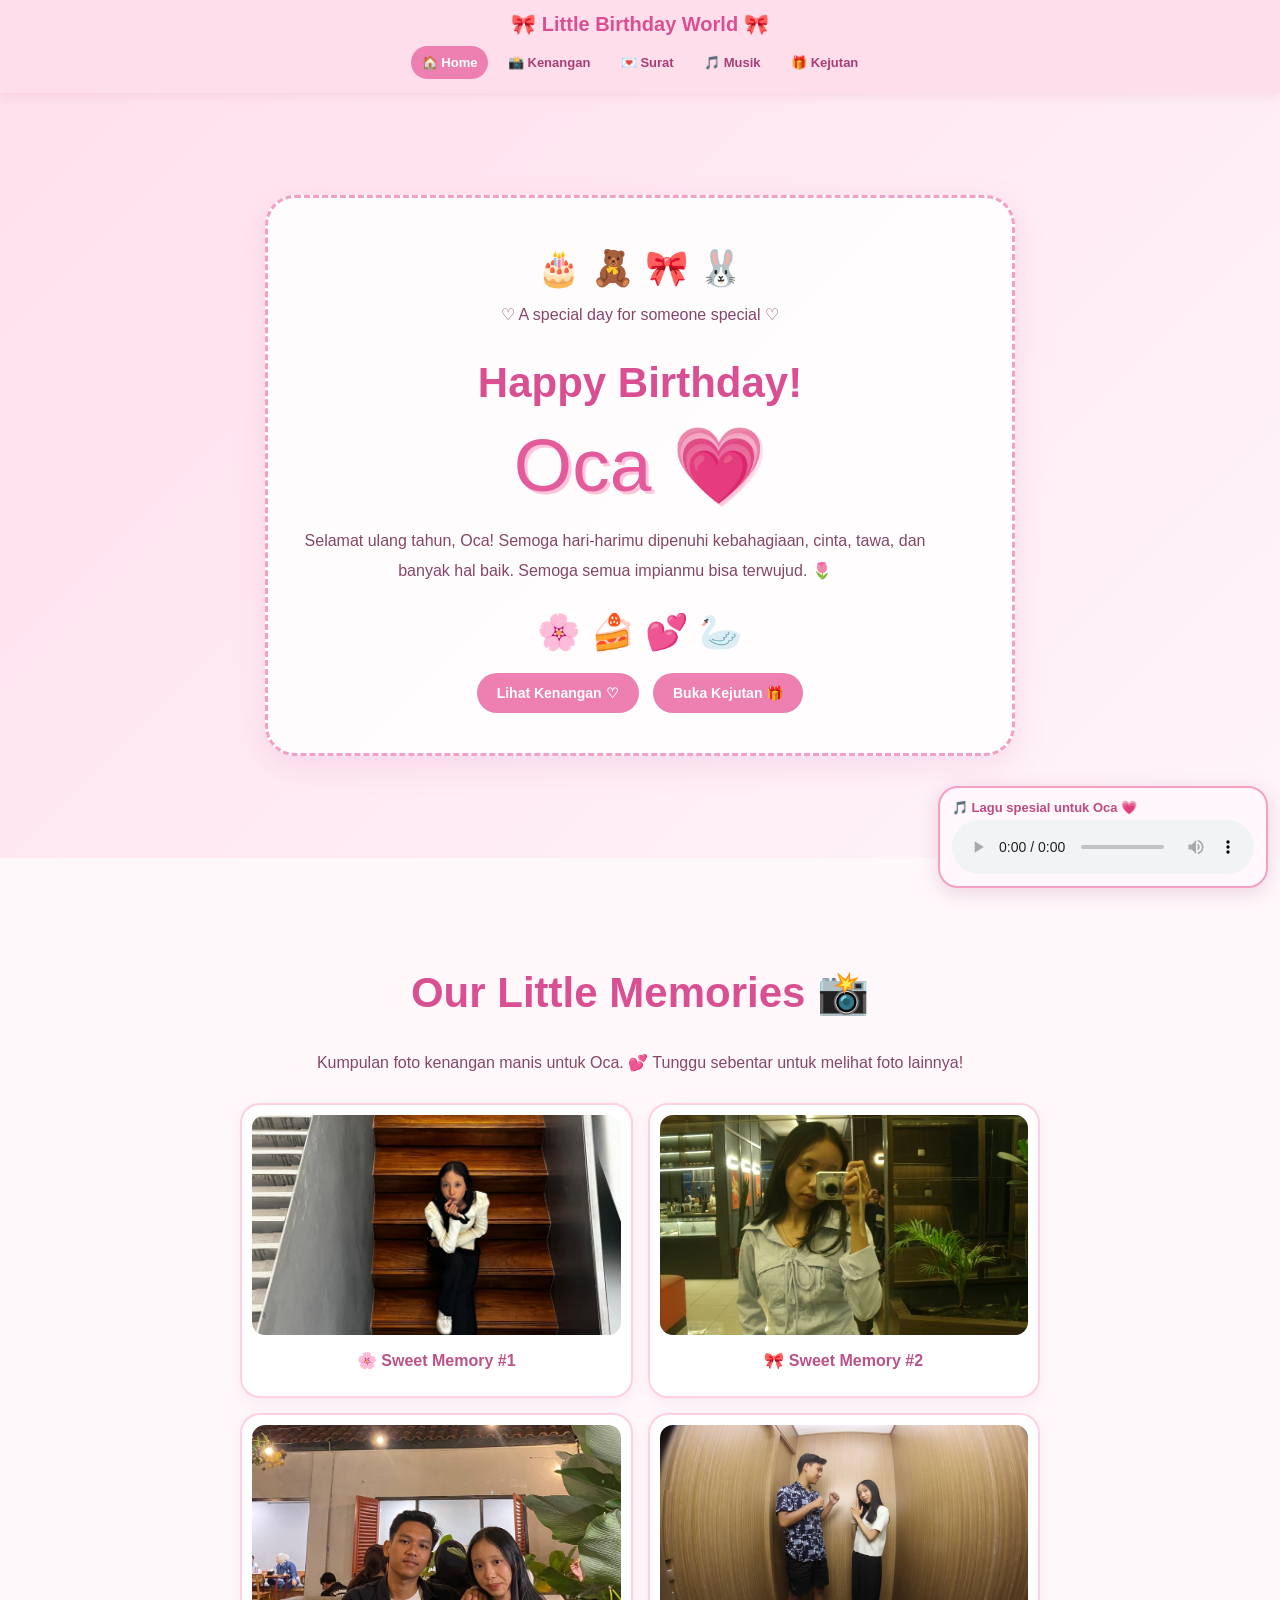
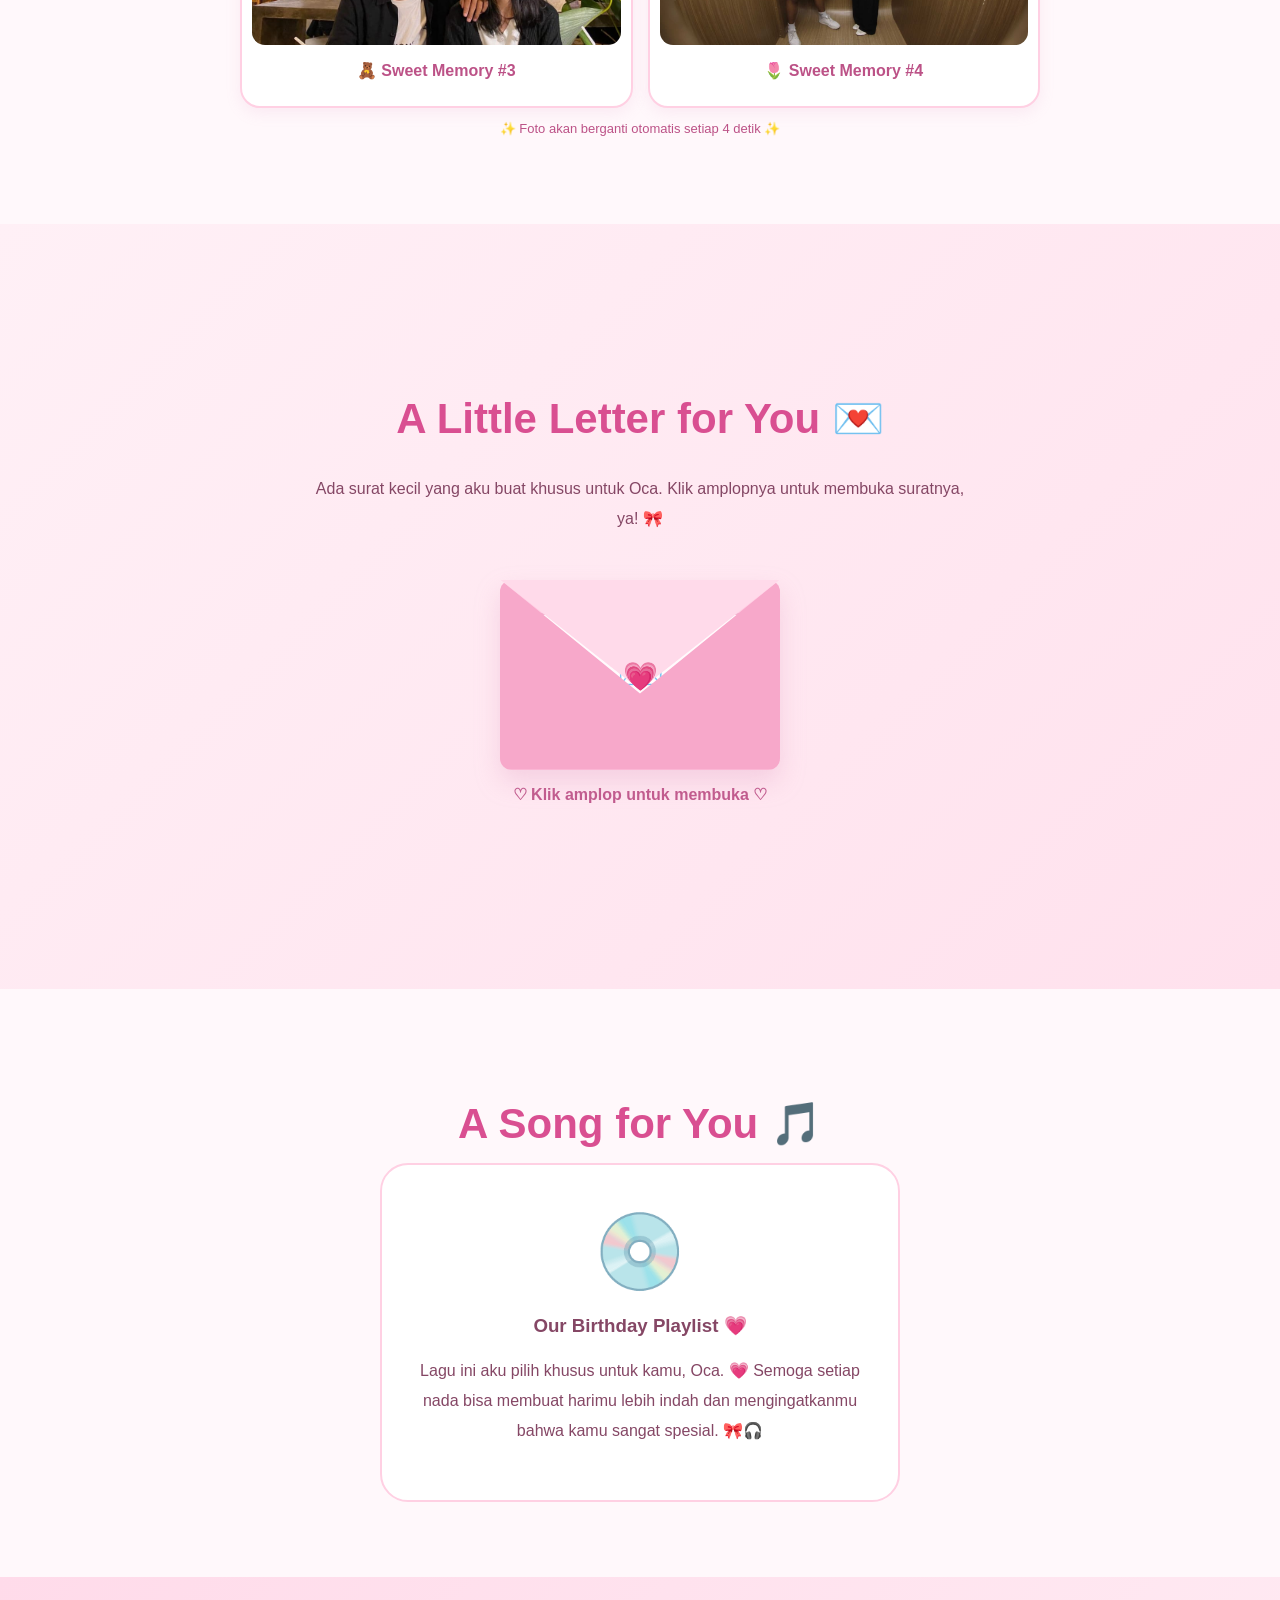
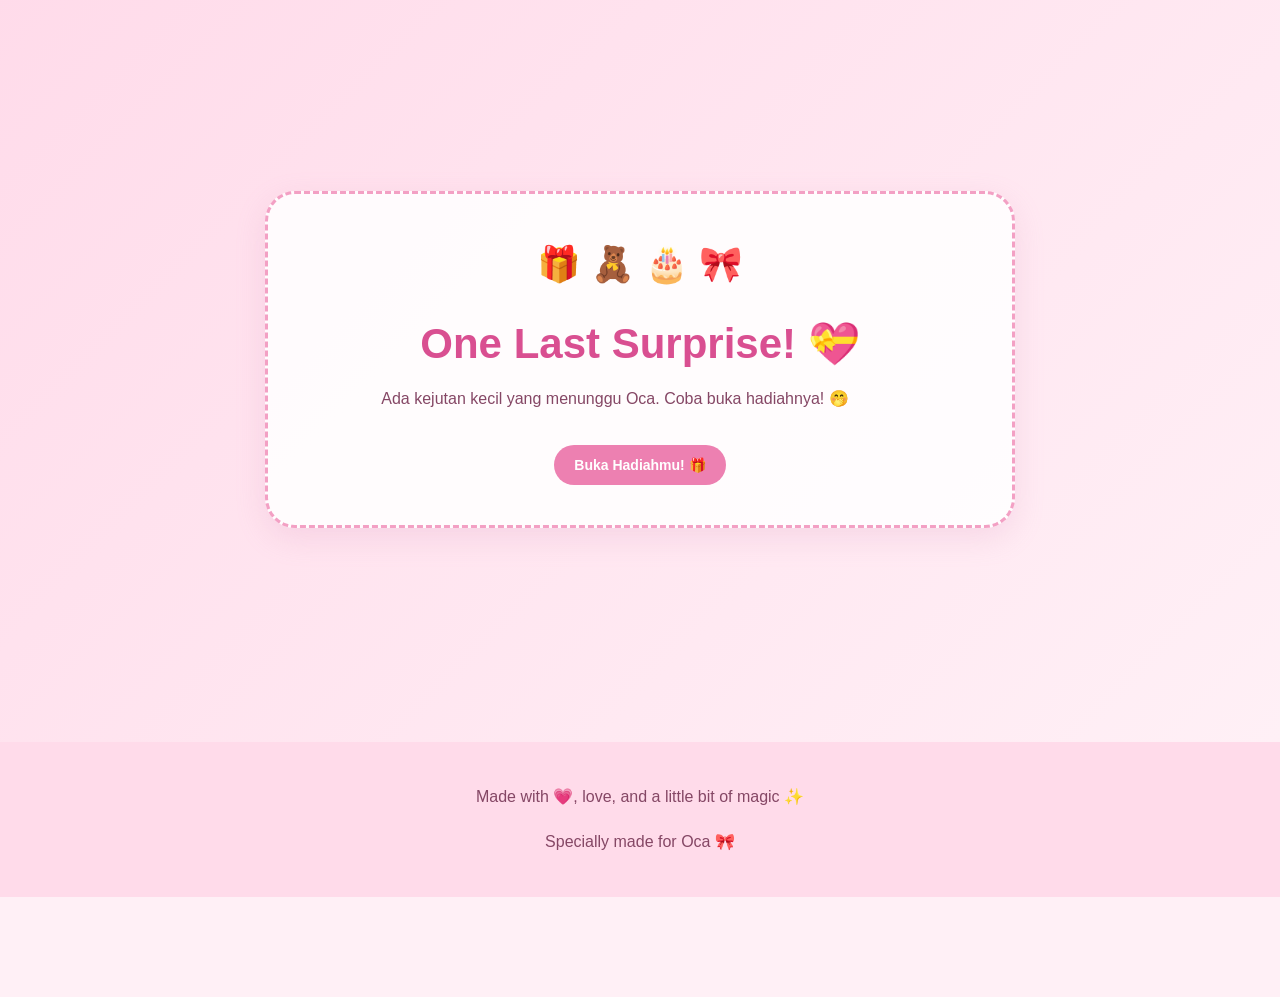
==== commit 650ad07b: "Implement automatic photo change every 4 seconds Added automatic photo transition and updated commen" ====
--- a/index.html
+++ b/index.html
@@ -145,6 +145,7 @@
             border-radius: 20px;
             box-shadow: 0 5px 15px #d98db822;
             transition: transform 0.3s;
+            overflow: hidden;
         }
 
         .memory-card:hover {
@@ -157,11 +158,22 @@
             height: 220px;
             object-fit: cover;
             border-radius: 13px;
+            opacity: 1;
+            transition: opacity 0.5s ease;
+        }
+
+        .memory-card img.ganti {
+            opacity: 0;
         }
 
         .caption {
             color: #bc5287;
             font-weight: bold;
+        }
+
+        .petunjuk-foto {
+            color: #bc5287;
+            font-size: 13px;
         }
 
         /* SURAT DAN AMPLOP */
@@ -508,12 +520,13 @@
         </div>
     </section>
 
-    <!-- KENANGAN -->
+    <!-- KENANGAN: 4 KOTAK, 8 FOTO BERGANTIAN -->
     <section id="kenangan">
         <h2 class="judul">Our Little Memories 📸</h2>
 
         <p class="deskripsi">
             Kumpulan foto kenangan manis untuk Oca. 💕
+            Tunggu sebentar untuk melihat foto lainnya!
         </p>
 
         <div class="memory-grid">
@@ -537,6 +550,10 @@
                 <p class="caption">🌷 Sweet Memory #4</p>
             </div>
         </div>
+
+        <p class="petunjuk-foto">
+            ✨ Foto akan berganti otomatis setiap 4 detik ✨
+        </p>
     </section>
 
     <!-- SURAT DENGAN AMPLOP -->
@@ -685,7 +702,7 @@
         <p>Specially made for Oca 🎀</p>
     </footer>
 
-    <!-- SATU PEMUTAR MUSIK UNTUK SEMUA BAGIAN -->
+    <!-- PEMUTAR MUSIK TETAP -->
     <div class="pemutar-tetap">
         <p>🎵 Lagu spesial untuk Oca 💗</p>
 
@@ -740,6 +757,47 @@
             });
         });
 
+        // DAFTAR 8 FOTO
+        var daftarFoto = [
+            "images/foto1.jpg",
+            "images/foto2.jpg",
+            "images/foto3.jpg",
+            "images/foto4.jpg",
+            "images/foto5.jpg",
+            "images/foto6.jpg",
+            "images/foto7.jpg",
+            "images/foto8.jpg"
+        ];
+
+        // Foto yang sedang digunakan setiap kotak
+        var nomorFoto = [0, 1, 2, 3];
+
+        // Ganti foto setiap 4 detik
+        setInterval(function() {
+            var kotakFoto = document.querySelectorAll(".memory-card img");
+
+            for (var i = 0; i < kotakFoto.length; i++) {
+                nomorFoto[i] = (nomorFoto[i] + 4) % daftarFoto.length;
+
+                kotakFoto[i].classList.add("ganti");
+
+                (function(gambar, nomor) {
+                    setTimeout(function() {
+                        gambar.src = daftarFoto[nomor];
+
+                        gambar.onload = function() {
+                            gambar.classList.remove("ganti");
+                        };
+
+                        gambar.onerror = function() {
+                            gambar.classList.remove("ganti");
+                            console.log("Foto tidak ditemukan: " + gambar.src);
+                        };
+                    }, 500);
+                })(kotakFoto[i], nomorFoto[i]);
+            }
+        }, 4000);
+
         // Membuka amplop dan menampilkan surat
         function bukaSurat() {
             var amplop = document.getElementById("tombolAmplop");
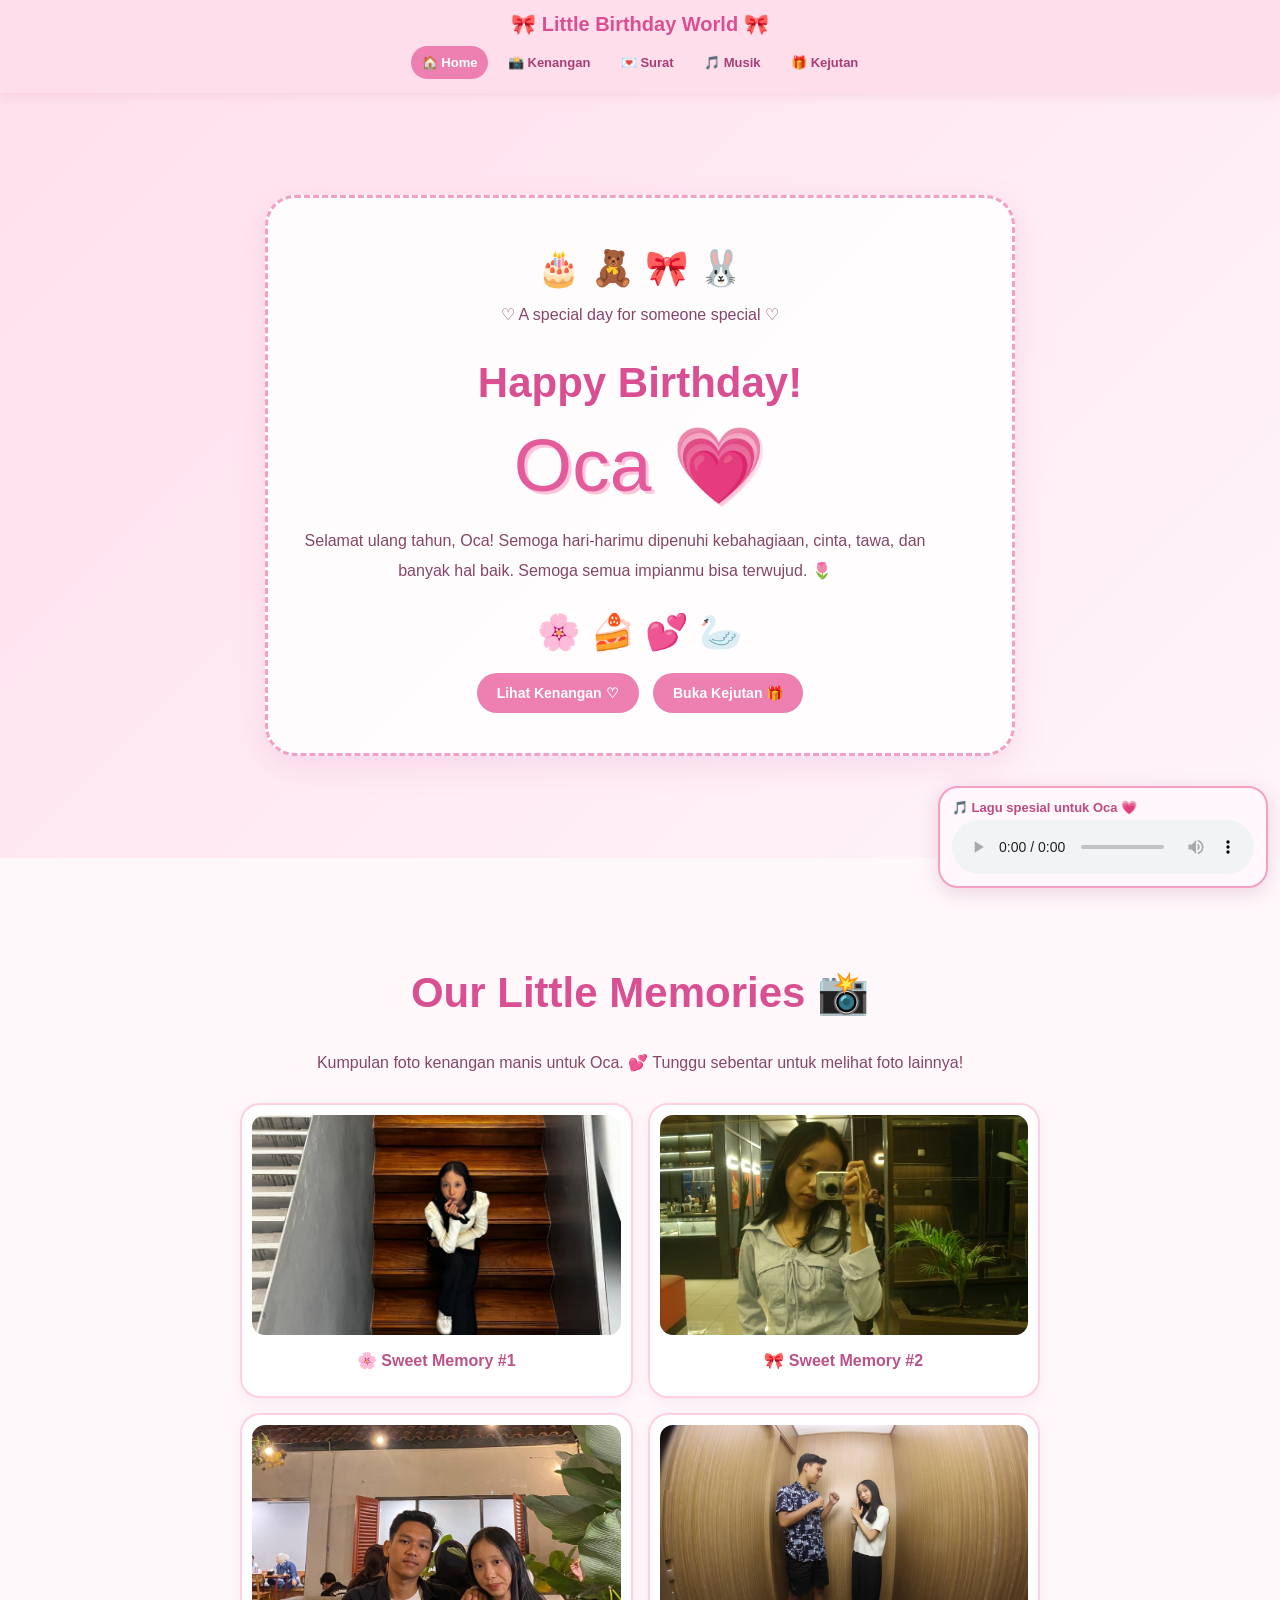
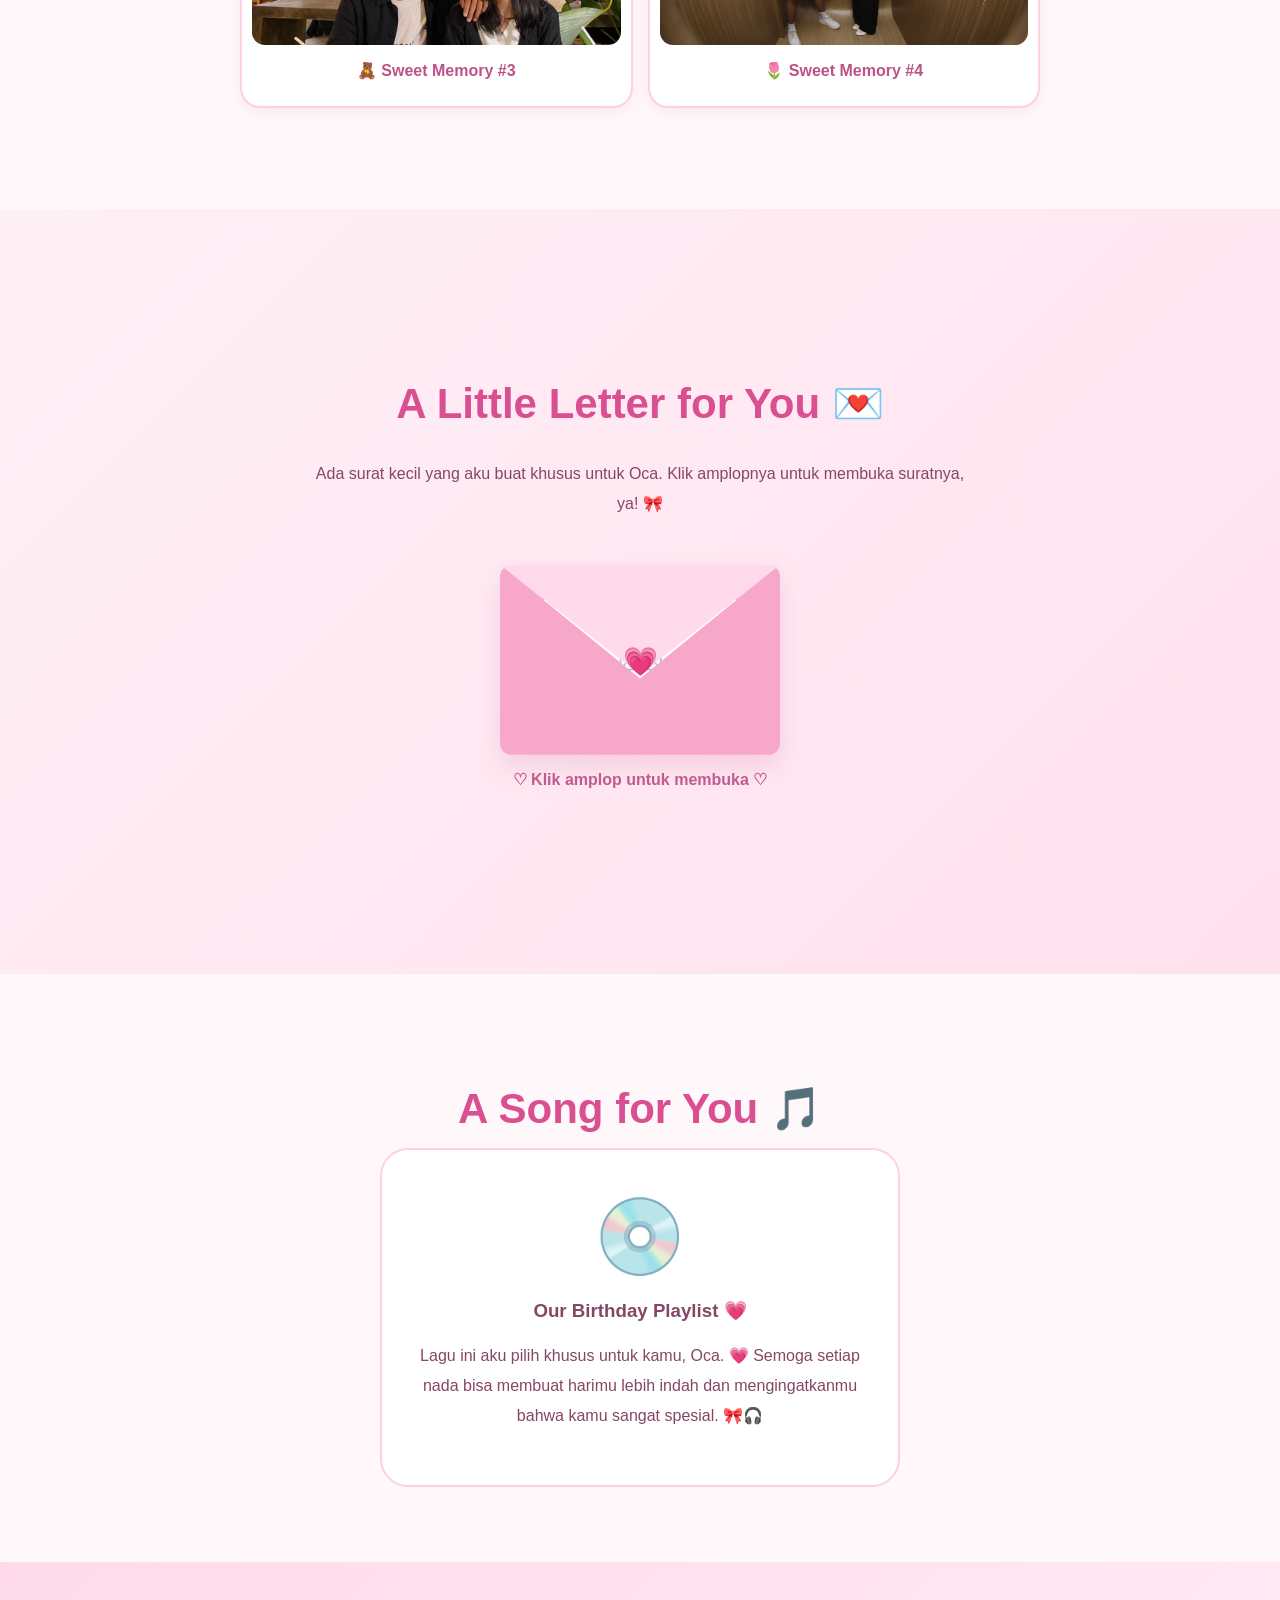
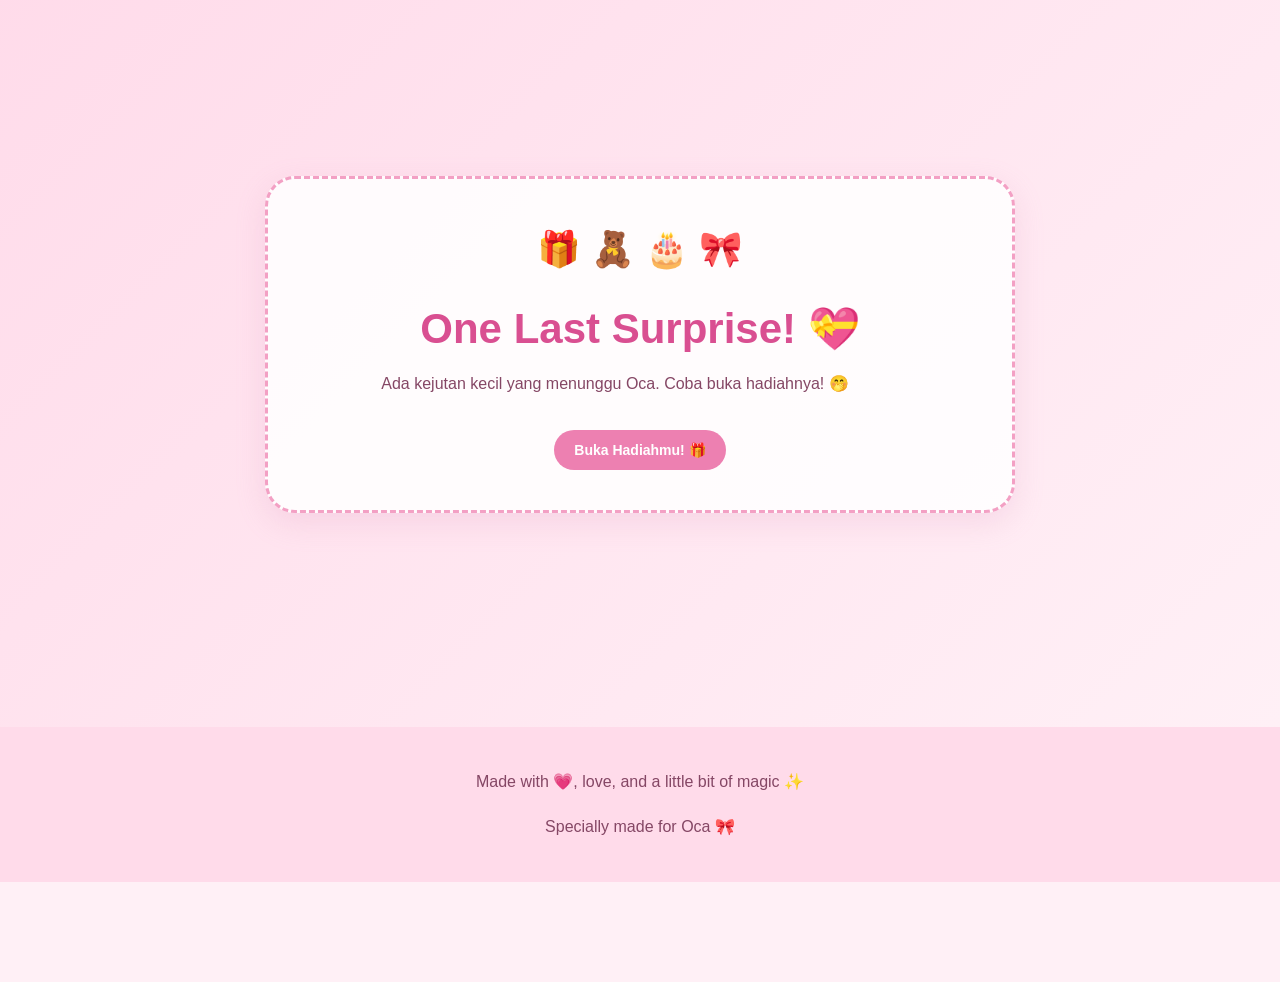
==== commit 8c60b83a: "Update index.html" ====
--- a/index.html
+++ b/index.html
@@ -552,7 +552,7 @@
         </div>
 
         <p class="petunjuk-foto">
-            ✨ Foto akan berganti otomatis setiap 4 detik ✨
+            
         </p>
     </section>
 
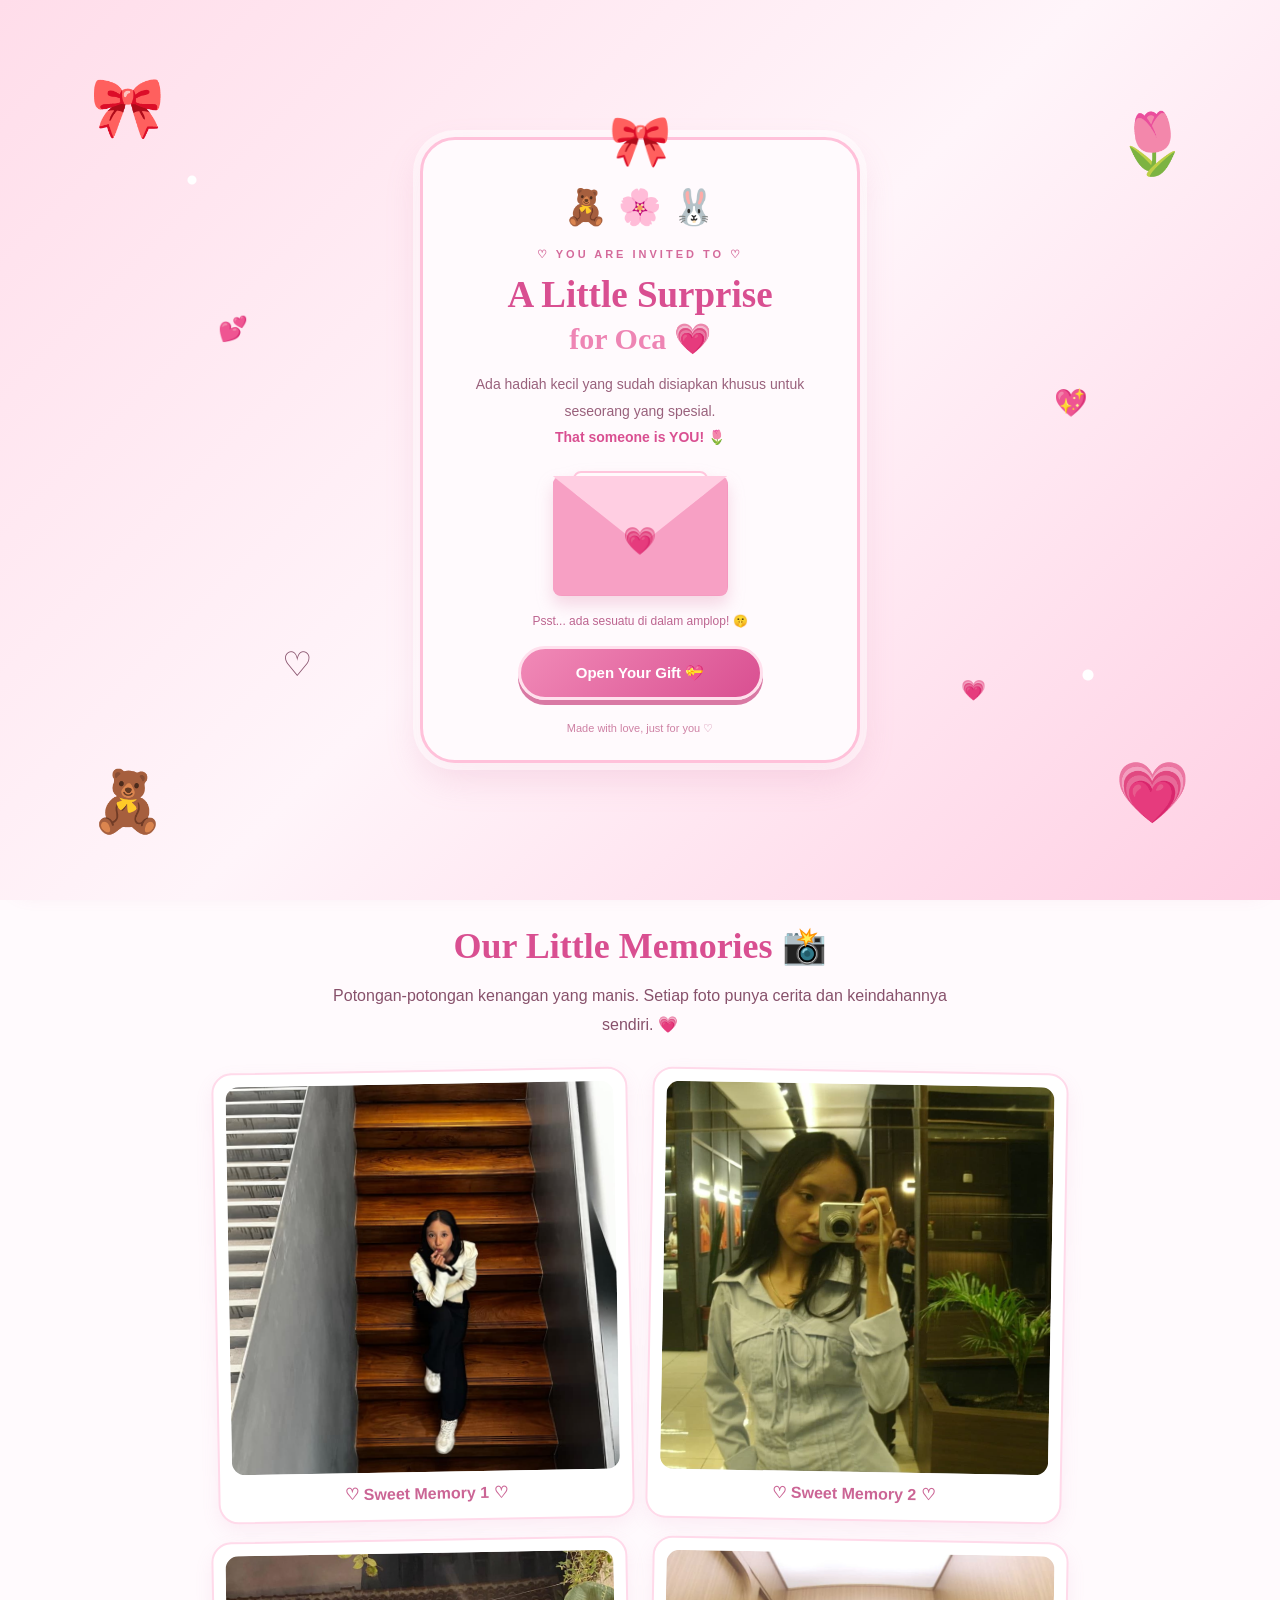
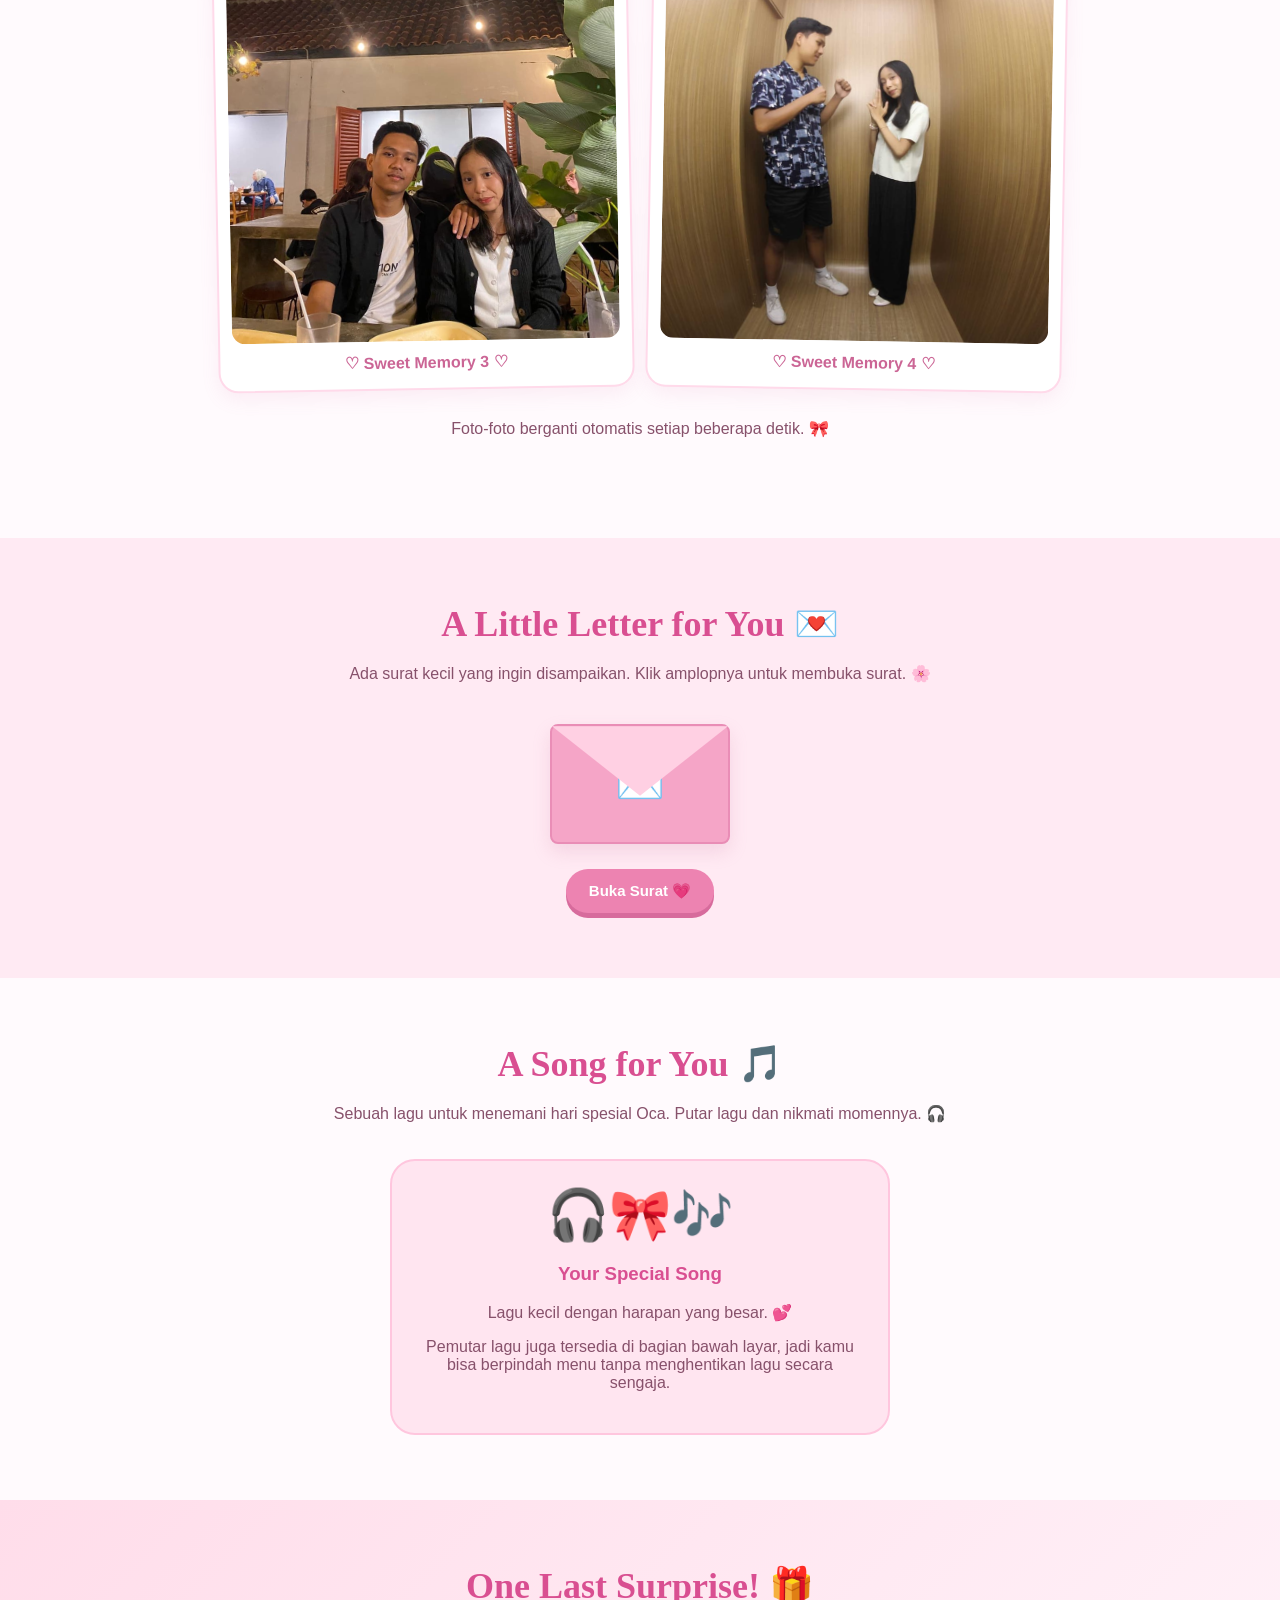
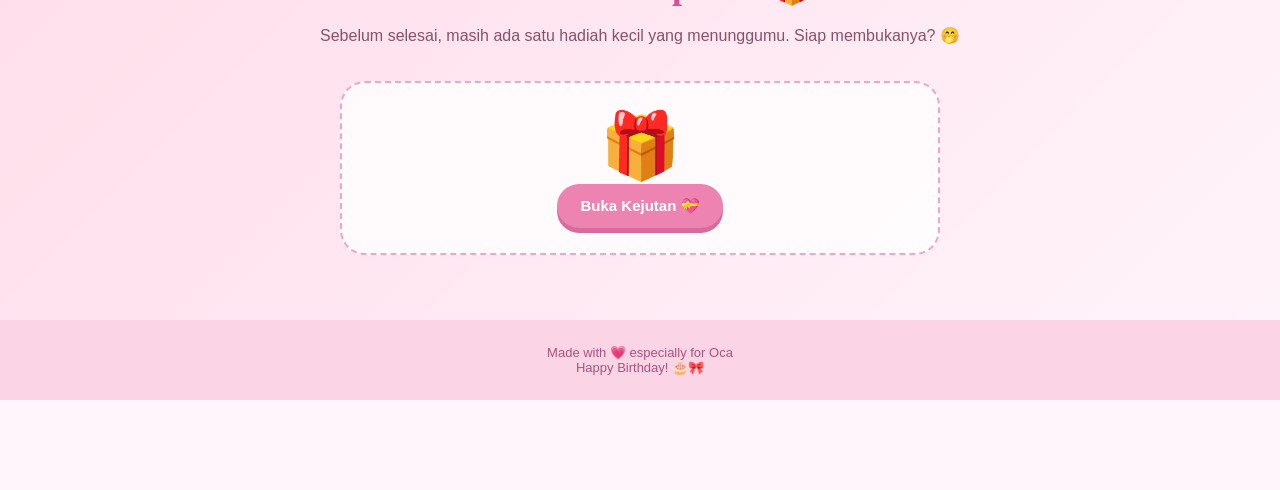
==== commit 06712170: "Update index.html" ====
--- a/index.html
+++ b/index.html
@@ -9,477 +9,714 @@
     <style>
         * {
             box-sizing: border-box;
+        }
+
+        html {
             scroll-behavior: smooth;
+            scroll-padding-top: 80px;
         }
 
         body {
             margin: 0;
-            padding-bottom: 100px;
             font-family: "Trebuchet MS", Arial, sans-serif;
-            background: #fff0f6;
-            color: #854765;
-        }
-
-        nav {
-            position: sticky;
-            top: 0;
-            z-index: 10;
-            background: #ffdeeb;
-            padding: 12px 8px;
-            text-align: center;
-            box-shadow: 0 3px 10px #d98db833;
-        }
-
-        .logo {
-            display: block;
-            color: #d94f91;
-            font-size: 20px;
+            color: #87516b;
+            background: #fff5fa;
+        }
+
+        button {
+            font-family: inherit;
+            cursor: pointer;
+        }
+
+        .tombol {
+            display: inline-block;
+            padding: 13px 23px;
+            border: none;
+            border-radius: 30px;
+            background: #ed83b1;
+            color: white;
+            font-size: 15px;
             font-weight: bold;
-            margin-bottom: 8px;
-        }
-
-        nav a {
-            display: inline-block;
-            color: #a83e76;
+            box-shadow: 0 5px 0 #d76b9c;
             text-decoration: none;
-            padding: 9px 11px;
-            margin: 2px;
-            border-radius: 20px;
-            font-size: 13px;
-            font-weight: bold;
-        }
-
-        nav a:hover,
-        nav a.aktif {
-            background: #ed80b1;
-            color: white;
-        }
-
-        section {
-            min-height: 85vh;
-            padding: 75px 20px;
+            transition: 0.25s;
+        }
+
+        .tombol:hover {
+            transform: translateY(-3px);
+            background: #df6da1;
+        }
+
+        /* =========================
+           HALAMAN PEMBUKA KAWAII
+        ========================= */
+
+        #halamanPembuka {
+            position: fixed;
+            inset: 0;
+            z-index: 9999;
             display: flex;
-            flex-direction: column;
             align-items: center;
             justify-content: center;
+            padding: 22px 15px;
+            overflow-y: auto;
+            overflow-x: hidden;
+            background:
+                radial-gradient(circle at 15% 20%, white 0 4px, transparent 5px),
+                radial-gradient(circle at 85% 75%, white 0 5px, transparent 6px),
+                linear-gradient(135deg, #ffddea, #fff5fa, #ffcfe3);
+            transition: opacity 0.8s ease, visibility 0.8s ease;
+        }
+
+        #halamanPembuka.sembunyi {
+            opacity: 0;
+            visibility: hidden;
+            pointer-events: none;
+        }
+
+        .kartu-undangan {
+            position: relative;
+            width: 100%;
+            max-width: 440px;
+            margin: auto;
+            padding: 35px 22px 25px;
             text-align: center;
-            scroll-margin-top: 100px;
-        }
-
-        .judul {
+            background: #fffafd;
+            border: 3px solid #ffc1da;
+            border-radius: 35px;
+            box-shadow: 0 0 0 7px #ffffff85,
+                        0 15px 35px #d878a333;
+            animation: kartuDatang 1s ease both;
+        }
+
+        @keyframes kartuDatang {
+            from {
+                opacity: 0;
+                transform: translateY(25px) scale(0.94);
+            }
+            to {
+                opacity: 1;
+                transform: translateY(0) scale(1);
+            }
+        }
+
+        .pita-atas {
+            position: absolute;
+            top: -28px;
+            left: 50%;
+            transform: translateX(-50%);
+            font-size: 50px;
+        }
+
+        .stiker-pembuka {
+            margin: 12px 0;
+            font-size: 35px;
+            animation: stikerGoyang 3s ease-in-out infinite;
+        }
+
+        @keyframes stikerGoyang {
+            0%, 100% { transform: rotate(-3deg); }
+            50% { transform: rotate(3deg); }
+        }
+
+        .teks-kecil {
+            color: #d46a9b;
+            font-size: 11px;
+            font-weight: bold;
+            letter-spacing: 3px;
+            margin-top: 20px;
+        }
+
+        .kartu-undangan h1 {
+            margin: 12px 0 0;
             color: #d94f91;
-            font-size: clamp(28px, 5vw, 42px);
-            margin-bottom: 15px;
-        }
-
-        .deskripsi {
-            max-width: 650px;
+            font-family: Georgia, serif;
+            font-size: clamp(27px, 7vw, 37px);
+        }
+
+        .kartu-undangan h2 {
+            color: #ee85b4;
+            font-family: Georgia, serif;
+            font-size: 30px;
+            margin: 5px 0 15px;
+        }
+
+        .pesan-pembuka {
+            color: #99617c;
+            font-size: 14px;
             line-height: 1.9;
-            margin-bottom: 25px;
-        }
-
-        .stiker {
-            font-size: 35px;
-            margin: 15px;
-        }
-
-        .kotak {
-            width: 100%;
-            max-width: 750px;
-            padding: 35px 22px;
-            background: #ffffffdd;
-            border: 3px dashed #f3a0c4;
-            border-radius: 30px;
-            box-shadow: 0 10px 30px #d98db833;
-        }
-
-        .nama {
-            color: #e45b9c;
-            font-size: clamp(45px, 9vw, 75px);
-            text-shadow: 3px 3px #ffc5dd;
-            margin: 15px 0;
-        }
-
-        .tombol {
-            display: inline-block;
-            background: #ed80b1;
-            color: white;
-            border: none;
-            border-radius: 25px;
-            padding: 12px 20px;
-            margin: 5px;
-            font-weight: bold;
-            font-size: 14px;
-            text-decoration: none;
+            margin: 12px auto 22px;
+        }
+
+        .pesan-pembuka strong {
+            color: #d94f91;
+        }
+
+        /* Amplop pembuka */
+
+        .amplop-pembuka {
+            position: relative;
+            width: 175px;
+            height: 120px;
+            margin: 25px auto 15px;
             cursor: pointer;
-            transition: 0.3s;
-        }
-
-        .tombol:hover {
-            background: #d94f91;
-            transform: translateY(-2px);
-        }
-
-        /* HOME */
-        #home {
-            background: linear-gradient(135deg, #ffe0ed, #fff5fa);
-        }
-
-        /* KENANGAN */
-        #kenangan {
-            background: #fff8fb;
-        }
-
-        .memory-grid {
-            display: grid;
-            grid-template-columns: repeat(2, minmax(0, 1fr));
-            gap: 15px;
-            width: 100%;
-            max-width: 800px;
-        }
-
-        .memory-card {
-            padding: 10px;
-            background: white;
-            border: 2px solid #ffd0e3;
-            border-radius: 20px;
-            box-shadow: 0 5px 15px #d98db822;
-            transition: transform 0.3s;
-            overflow: hidden;
-        }
-
-        .memory-card:hover {
-            transform: translateY(-5px) rotate(-1deg);
-        }
-
-        .memory-card img {
-            display: block;
-            width: 100%;
-            height: 220px;
-            object-fit: cover;
-            border-radius: 13px;
-            opacity: 1;
-            transition: opacity 0.5s ease;
-        }
-
-        .memory-card img.ganti {
-            opacity: 0;
-        }
-
-        .caption {
-            color: #bc5287;
-            font-weight: bold;
-        }
-
-        .petunjuk-foto {
-            color: #bc5287;
-            font-size: 13px;
-        }
-
-        /* SURAT DAN AMPLOP */
-        #surat {
-            background: linear-gradient(135deg, #fff0f6, #ffe1ed);
-        }
-
-        .amplop-area {
-            display: flex;
-            flex-direction: column;
-            align-items: center;
-            margin: 20px 0 35px;
-        }
-
-        .amplop {
-            position: relative;
-            width: 280px;
-            height: 190px;
-            padding: 0;
-            border: none;
-            background: transparent;
-            cursor: pointer;
-            filter: drop-shadow(0 12px 12px #d98db844);
-            transition: transform 0.3s;
-        }
-
-        .amplop:hover {
-            transform: translateY(-5px);
-        }
-
-        .amplop-belakang {
+            animation: amplopMengambang 2.5s ease-in-out infinite;
+            filter: drop-shadow(0 9px 8px #d878a344);
+        }
+
+        @keyframes amplopMengambang {
+            0%, 100% { transform: translateY(0); }
+            50% { transform: translateY(-8px); }
+        }
+
+        .amplop-dasar {
             position: absolute;
             inset: 0;
-            background: #ffc6df;
-            border-radius: 12px;
-        }
-
-        .kertas-amplop {
+            background: #f9a8ca;
+            border: 2px solid #f18db8;
+            border-radius: 9px;
+        }
+
+        .surat-mini {
             position: absolute;
             z-index: 1;
-            left: 18px;
-            right: 18px;
-            bottom: 12px;
-            height: 145px;
-            background: #fffafc;
-            border: 2px solid #f5b3d0;
-            border-radius: 10px;
+            left: 20px;
+            right: 20px;
+            top: -5px;
+            height: 90px;
             display: flex;
-            flex-direction: column;
             align-items: center;
             justify-content: center;
-            gap: 8px;
-            font-size: 38px;
-            color: #d94f91;
-            transition: transform 0.8s ease;
-        }
-
-        .kertas-amplop span {
-            font-size: 17px;
-            font-weight: bold;
-        }
-
-        .amplop-badan {
+            background: #fffafc;
+            border: 2px solid #ffc5dc;
+            border-radius: 8px;
+            font-size: 37px;
+            transition: transform 0.7s ease;
+        }
+
+        .amplop-depan {
             position: absolute;
             z-index: 2;
             inset: 0;
-            background: #f7a8ca;
-            clip-path: polygon(
-                0 0, 50% 60%, 100% 0,
-                100% 100%, 0 100%
-            );
-            border-radius: 12px;
-            pointer-events: none;
-        }
-
-        .amplop-penutup {
+            background: #f7a0c4;
+            clip-path: polygon(0 0, 50% 57%, 100% 0, 100% 100%, 0 100%);
+            border-radius: 8px;
+        }
+
+        .amplop-segitiga {
             position: absolute;
             z-index: 3;
             inset: 0;
-            background: #ffdaea;
+            background: #ffcee2;
             clip-path: polygon(0 0, 100% 0, 50% 58%);
             transform-origin: top center;
-            transition: transform 0.7s ease, opacity 0.3s ease;
-            pointer-events: none;
-        }
-
-        .hati-amplop {
+            transition: transform 0.65s ease, opacity 0.3s ease;
+        }
+
+        .segel-hati {
             position: absolute;
             z-index: 4;
-            top: 80px;
             left: 50%;
-            transform: translateX(-50%);
-            font-size: 28px;
+            top: 54%;
+            transform: translate(-50%, -50%);
+            font-size: 27px;
             transition: opacity 0.3s ease;
-            pointer-events: none;
-        }
-
-        .amplop.terbuka .amplop-penutup {
+        }
+
+        .amplop-pembuka.terbuka .amplop-segitiga {
             transform: rotateX(180deg);
             opacity: 0;
         }
 
-        .amplop.terbuka .kertas-amplop {
-            transform: translateY(-75px);
-        }
-
-        .amplop.terbuka .hati-amplop {
+        .amplop-pembuka.terbuka .surat-mini {
+            transform: translateY(-48px);
+        }
+
+        .amplop-pembuka.terbuka .segel-hati {
             opacity: 0;
         }
 
-        .petunjuk-amplop {
-            color: #c15a8d;
+        .petunjuk-pembuka {
+            color: #bd6590;
+            font-size: 12px;
+            margin: 18px 0;
+        }
+
+        .tombol-pembuka {
+            width: 100%;
+            max-width: 245px;
+            padding: 15px 20px;
+            color: white;
+            font-size: 15px;
+            background: linear-gradient(135deg, #f18ab7, #d94f91);
+            border: 3px solid #ffe0ed;
+            box-shadow: 0 5px 0 #d979a4;
+            animation: tombolBerkedip 2s ease-in-out infinite;
+        }
+
+        @keyframes tombolBerkedip {
+            0%, 100% { box-shadow: 0 5px 0 #d979a4; }
+            50% {
+                box-shadow: 0 5px 0 #d979a4,
+                            0 0 15px #f6a4c9;
+            }
+        }
+
+        .footer-pembuka {
+            margin: 22px 0 0;
+            color: #ce81a4;
+            font-size: 11px;
+        }
+
+        .dekorasi {
+            position: absolute;
+            z-index: 1;
+            font-size: clamp(35px, 8vw, 60px);
+            pointer-events: none;
+            animation: dekorasiGoyang 4s ease-in-out infinite;
+        }
+
+        .dekorasi-kiri {
+            top: 8%;
+            left: 7%;
+        }
+
+        .dekorasi-kanan {
+            top: 12%;
+            right: 7%;
+            animation-delay: 0.8s;
+        }
+
+        .dekorasi-bawah-kiri {
+            bottom: 7%;
+            left: 7%;
+            animation-delay: 1.2s;
+        }
+
+        .dekorasi-bawah-kanan {
+            bottom: 8%;
+            right: 7%;
+            animation-delay: 0.5s;
+        }
+
+        @keyframes dekorasiGoyang {
+            0%, 100% { translate: 0 0; }
+            50% { translate: 0 -10px; }
+        }
+
+        .hati-melayang {
+            position: absolute;
+            z-index: 1;
+            pointer-events: none;
+            animation: hatiNaik 6s ease-in-out infinite;
+        }
+
+        .hati-satu {
+            left: 17%;
+            top: 35%;
+            font-size: 24px;
+        }
+
+        .hati-dua {
+            right: 15%;
+            top: 43%;
+            font-size: 27px;
+            animation-delay: 1s;
+        }
+
+        .hati-tiga {
+            left: 22%;
+            bottom: 24%;
+            font-size: 34px;
+            animation-delay: 2s;
+        }
+
+        .hati-empat {
+            right: 23%;
+            bottom: 22%;
+            font-size: 20px;
+            animation-delay: 0.5s;
+        }
+
+        @keyframes hatiNaik {
+            0%, 100% {
+                transform: translateY(0) rotate(-10deg);
+                opacity: 0.7;
+            }
+            50% {
+                transform: translateY(-20px) rotate(10deg);
+                opacity: 1;
+            }
+        }
+
+        /* =========================
+           MENU WEBSITE UTAMA
+        ========================= */
+
+        header {
+            position: sticky;
+            top: 0;
+            z-index: 100;
+            padding: 14px 10px;
+            background: #fff5faee;
+            border-bottom: 2px solid #ffdae9;
+            backdrop-filter: blur(10px);
+        }
+
+        .nama-website {
+            margin: 0 0 10px;
+            color: #d94f91;
+            text-align: center;
+            font-size: 21px;
+        }
+
+        nav {
+            display: flex;
+            justify-content: center;
+            flex-wrap: wrap;
+            gap: 7px;
+        }
+
+        nav a {
+            padding: 8px 12px;
+            color: #b54e81;
+            font-size: 13px;
             font-weight: bold;
-            margin-top: 15px;
-        }
-
-        .surat-terbuka {
+            text-decoration: none;
+            border-radius: 20px;
+        }
+
+        nav a:hover,
+        nav a.aktif {
+            background: #ffd6e8;
+            color: #c33e7f;
+        }
+
+        /* =========================
+           BAGIAN WEBSITE
+        ========================= */
+
+        section {
+            padding: 65px 20px;
+            text-align: center;
+            scroll-margin-top: 105px;
+        }
+
+        .judul-bagian {
+            color: #d94f91;
+            font-family: Georgia, serif;
+            font-size: clamp(27px, 6vw, 36px);
+            margin: 0 0 15px;
+        }
+
+        .deskripsi-bagian {
+            max-width: 650px;
+            margin: 0 auto 30px;
+            line-height: 1.8;
+        }
+
+        #home {
+            min-height: 85vh;
+            display: flex;
+            align-items: center;
+            justify-content: center;
+            flex-direction: column;
+            background: linear-gradient(145deg, #ffe2ef, #fff7fb);
+        }
+
+        .mahkota {
+            font-size: 65px;
+            animation: stikerGoyang 3s infinite;
+        }
+
+        #home h1 {
+            margin: 15px 0;
+            color: #d94f91;
+            font-family: Georgia, serif;
+            font-size: clamp(36px, 8vw, 60px);
+        }
+
+        #home p {
+            max-width: 550px;
+            line-height: 1.9;
+        }
+
+        .bintang {
+            color: #ec8cb8;
+            font-size: 25px;
+            margin: 15px;
+        }
+
+        #kenangan {
+            background: #fffafd;
+        }
+
+        .galeri {
+            display: grid;
+            grid-template-columns: repeat(2, minmax(0, 1fr));
+            gap: 18px;
+            max-width: 850px;
+            margin: 0 auto;
+        }
+
+        .kartu-foto {
+            padding: 12px;
+            background: white;
+            border: 2px solid #ffdaea;
+            border-radius: 20px;
+            box-shadow: 0 7px 18px #d878a31a;
+            transform: rotate(-1deg);
+        }
+
+        .kartu-foto:nth-child(even) {
+            transform: rotate(1deg);
+        }
+
+        .kartu-foto img {
+            display: block;
+            width: 100%;
+            aspect-ratio: 1 / 1;
+            object-fit: cover;
+            border-radius: 13px;
+            background: #ffe7f1;
+        }
+
+        .kartu-foto p {
+            margin: 12px 0 4px;
+            color: #cb6595;
+            font-weight: bold;
+        }
+
+        #surat {
+            background: #ffeaf3;
+        }
+
+        .kotak-surat {
+            max-width: 600px;
+            margin: 25px auto 0;
+        }
+
+        .amplop-surat {
+            width: 180px;
+            height: 120px;
+            position: relative;
+            margin: 35px auto 25px;
+            cursor: pointer;
+            background: #f5a5c7;
+            border: 2px solid #e98db6;
+            border-radius: 8px;
+            box-shadow: 0 8px 18px #ce7fa333;
+        }
+
+        .amplop-surat::before {
+            content: "";
+            position: absolute;
+            inset: 0;
+            background: #ffd0e3;
+            clip-path: polygon(0 0, 100% 0, 50% 60%);
+            transform-origin: top;
+            transition: transform 0.7s;
+            z-index: 2;
+        }
+
+        .amplop-surat::after {
+            content: "💌";
+            position: absolute;
+            inset: 0;
+            display: flex;
+            align-items: center;
+            justify-content: center;
+            font-size: 40px;
+        }
+
+        .amplop-surat.terbuka::before {
+            transform: rotateX(180deg);
+        }
+
+        .isi-surat {
             display: none;
-            width: 100%;
-            max-width: 680px;
-            flex-direction: column;
-            align-items: center;
-            gap: 22px;
-        }
-
-        .surat-terbuka.muncul {
-            display: flex;
-            animation: suratMuncul 0.8s ease both;
-        }
-
-        .surat-kertas {
-            width: 100%;
-            padding: 28px 24px;
-            background: #fffdf5;
-            border: 2px solid #f6c4d8;
-            border-radius: 12px 25px;
+            padding: 25px;
+            background: #fffafd;
+            border: 2px dashed #f2a2c5;
+            border-radius: 20px;
             text-align: left;
             line-height: 1.9;
-            box-shadow: 6px 6px 0 #f4b2cf;
-        }
-
-        .surat-kertas h3 {
+            animation: kartuDatang 0.7s ease;
+        }
+
+        .isi-surat.tampil {
+            display: block;
+        }
+
+        #musik {
+            background: #fffafd;
+        }
+
+        .kotak-musik {
+            max-width: 500px;
+            margin: 0 auto;
+            padding: 25px;
+            background: #ffe5f0;
+            border: 2px solid #ffc6de;
+            border-radius: 25px;
+        }
+
+        .ikon-musik {
+            font-size: 50px;
+            animation: stikerGoyang 2s infinite;
+        }
+
+        audio {
+            width: 100%;
+            margin-top: 15px;
+        }
+
+        #kejutan {
+            min-height: 400px;
+            background: linear-gradient(135deg, #ffddea, #fff4fa);
+        }
+
+        .kotak-kejutan {
+            max-width: 600px;
+            margin: 0 auto;
+            padding: 25px;
+            background: #ffffffc9;
+            border: 2px dashed #f4a5c7;
+            border-radius: 25px;
+        }
+
+        .hadiah {
+            display: none;
+            margin-top: 25px;
+            font-size: 20px;
+            line-height: 1.9;
+            color: #d94f91;
+            animation: kartuDatang 0.7s ease;
+        }
+
+        .hadiah.tampil {
+            display: block;
+        }
+
+        .hati-kejutan {
+            display: inline-block;
+            margin: 5px;
+            font-size: 27px;
+            animation: hatiNaik 2s infinite;
+        }
+
+        footer {
+            padding: 25px 15px;
+            background: #fbd5e6;
+            color: #a7547e;
             text-align: center;
-            color: #d94f91;
-        }
-
-        .surat-kertas .stiker {
-            text-align: center;
-        }
-
-        .tanda-tangan {
-            text-align: right;
-            color: #d94f91;
-            font-weight: bold;
-        }
-
-        @keyframes suratMuncul {
-            from {
-                opacity: 0;
-                transform: translateY(30px) scale(0.96);
-            }
-
-            to {
-                opacity: 1;
-                transform: translateY(0) scale(1);
-            }
-        }
-
-        /* MUSIK */
-        #musik {
-            min-height: 65vh;
-            background: #fff8fb;
-        }
-
-        .musik-card {
-            width: 100%;
-            max-width: 520px;
-            padding: 28px 20px;
-            background: white;
-            border: 2px solid #ffd0e3;
-            border-radius: 28px;
-        }
-
-        .piringan {
-            font-size: 75px;
-            margin: 15px;
-            animation: putar 8s linear infinite;
-        }
-
-        @keyframes putar {
-            from { transform: rotate(0deg); }
-            to { transform: rotate(360deg); }
-        }
-
-        /* KEJUTAN */
-        #kejutan {
-            background: linear-gradient(135deg, #ffdbea, #fff0f6);
-        }
-
-        #pesanKejutan {
-            display: none;
-            margin-top: 22px;
-            padding: 20px;
-            border-radius: 20px;
-            background: #fff0f6;
-            line-height: 1.9;
-        }
-
-        #pesanKejutan.muncul {
-            display: block;
-            animation: suratMuncul 0.8s ease both;
-        }
-
-        /* PEMUTAR MUSIK TETAP */
+            font-size: 13px;
+        }
+
+        /* Pemutar musik tetap di bawah */
+
         .pemutar-tetap {
             position: fixed;
+            z-index: 200;
+            left: 12px;
             right: 12px;
             bottom: 12px;
-            z-index: 100;
-            width: min(330px, calc(100vw - 24px));
-            padding: 12px;
-            background: #fff7fb;
-            border: 2px solid #f3a0c4;
-            border-radius: 20px;
-            box-shadow: 0 5px 20px #9e477733;
-        }
-
-        .pemutar-tetap p {
-            margin: 0 0 5px;
-            color: #bd4b83;
-            font-size: 13px;
-            font-weight: bold;
-        }
-
-        audio {
+            display: flex;
+            align-items: center;
+            gap: 10px;
+            padding: 10px 14px;
+            background: #fffafdF2;
+            border: 2px solid #ffc5dc;
+            border-radius: 18px;
+            box-shadow: 0 5px 20px #b95d8522;
+        }
+
+        .pemutar-ikon {
+            font-size: 25px;
+        }
+
+        .pemutar-info {
+            flex: 1;
+            min-width: 0;
+            text-align: left;
+        }
+
+        .pemutar-info strong {
             display: block;
-            width: 100%;
-            margin-top: 15px;
+            color: #c94e88;
+            font-size: 12px;
+        }
+
+        .pemutar-info span {
+            color: #a66b88;
+            font-size: 11px;
         }
 
         .pemutar-tetap audio {
+            width: 42%;
+            max-width: 220px;
             margin: 0;
         }
 
-        /* HATI MELAYANG */
-        .hati {
-            position: fixed;
-            bottom: -35px;
-            z-index: 0;
-            pointer-events: none;
-            animation: terbang 8s linear forwards;
-        }
-
-        @keyframes terbang {
-            from {
-                transform: translateY(0) rotate(0);
-                opacity: 0.8;
-            }
-
-            to {
-                transform: translateY(-110vh) rotate(360deg);
-                opacity: 0;
-            }
-        }
-
-        footer {
-            padding: 25px;
-            text-align: center;
-            background: #ffdbea;
-            line-height: 1.8;
-        }
-
-        @media (max-width: 550px) {
-            nav a {
-                padding: 7px 8px;
-                font-size: 12px;
-            }
-
-            section {
-                padding: 60px 15px;
-            }
-
-            .memory-grid {
-                gap: 8px;
-            }
-
-            .memory-card {
+        body {
+            padding-bottom: 90px;
+        }
+
+        @media (max-width: 480px) {
+            .dekorasi-kiri {
+                top: 2%;
+                left: 2%;
+            }
+
+            .dekorasi-kanan {
+                top: 3%;
+                right: 2%;
+            }
+
+            .dekorasi-bawah-kiri {
+                bottom: 2%;
+                left: 2%;
+            }
+
+            .dekorasi-bawah-kanan {
+                bottom: 2%;
+                right: 2%;
+            }
+
+            .kartu-undangan {
+                padding: 32px 18px 22px;
+            }
+
+            .galeri {
+                gap: 10px;
+            }
+
+            .kartu-foto {
                 padding: 7px;
             }
 
-            .memory-card img {
-                height: 155px;
-            }
-
-            .caption {
-                font-size: 12px;
-            }
-
-            .surat-kertas {
-                padding: 20px 16px;
-            }
-
             .pemutar-tetap {
-                right: 8px;
-                bottom: 8px;
-                width: calc(100vw - 16px);
+                left: 6px;
+                right: 6px;
+                bottom: 6px;
+                gap: 7px;
+                padding: 9px;
+            }
+
+            .pemutar-ikon {
+                font-size: 21px;
+            }
+
+            .pemutar-info strong {
+                font-size: 10px;
+            }
+
+            .pemutar-info span {
+                font-size: 9px;
+            }
+
+            .pemutar-tetap audio {
+                width: 45%;
             }
         }
     </style>
@@ -487,393 +724,450 @@
 
 <body>
 
-    <!-- MENU NAVIGASI -->
-    <nav>
-        <span class="logo">🎀 Little Birthday World 🎀</span>
-        <a href="#home" class="aktif">🏠 Home</a>
-        <a href="#kenangan">📸 Kenangan</a>
-        <a href="#surat">💌 Surat</a>
-        <a href="#musik">🎵 Musik</a>
-        <a href="#kejutan">🎁 Kejutan</a>
-    </nav>
-
-    <!-- HOME -->
-    <section id="home">
-        <div class="kotak">
-            <div class="stiker">🎂 🧸 🎀 🐰</div>
-            <p>♡ A special day for someone special ♡</p>
-
-            <h1 class="judul">Happy Birthday!</h1>
-            <div class="nama">Oca 💗</div>
-
-            <p class="deskripsi">
-                Selamat ulang tahun, Oca!
-                Semoga hari-harimu dipenuhi kebahagiaan,
-                cinta, tawa, dan banyak hal baik.
-                Semoga semua impianmu bisa terwujud. 🌷
+    <!-- =========================
+         HALAMAN PEMBUKA
+    ========================= -->
+
+    <div id="halamanPembuka">
+        <div class="dekorasi dekorasi-kiri">🎀</div>
+        <div class="dekorasi dekorasi-kanan">🌷</div>
+        <div class="dekorasi dekorasi-bawah-kiri">🧸</div>
+        <div class="dekorasi dekorasi-bawah-kanan">💗</div>
+
+        <div class="hati-melayang hati-satu">💕</div>
+        <div class="hati-melayang hati-dua">💖</div>
+        <div class="hati-melayang hati-tiga">♡</div>
+        <div class="hati-melayang hati-empat">💗</div>
+
+        <div class="kartu-undangan">
+            <div class="pita-atas">🎀</div>
+            <div class="stiker-pembuka">🧸 🌸 🐰</div>
+
+            <p class="teks-kecil">♡ YOU ARE INVITED TO ♡</p>
+            <h1>A Little Surprise</h1>
+            <h2>for Oca 💗</h2>
+
+            <p class="pesan-pembuka">
+                Ada hadiah kecil yang sudah disiapkan
+                khusus untuk seseorang yang spesial.
+                <br>
+                <strong>That someone is YOU! 🌷</strong>
             </p>
 
-            <div class="stiker">🌸 🍰 💕 🦢</div>
-
-            <a href="#kenangan" class="tombol">Lihat Kenangan ♡</a>
-            <a href="#kejutan" class="tombol">Buka Kejutan 🎁</a>
-        </div>
-    </section>
-
-    <!-- KENANGAN: 4 KOTAK, 8 FOTO BERGANTIAN -->
-    <section id="kenangan">
-        <h2 class="judul">Our Little Memories 📸</h2>
-
-        <p class="deskripsi">
-            Kumpulan foto kenangan manis untuk Oca. 💕
-            Tunggu sebentar untuk melihat foto lainnya!
-        </p>
-
-        <div class="memory-grid">
-            <div class="memory-card">
-                <img src="images/foto1.jpg" alt="Foto kenangan 1">
-                <p class="caption">🌸 Sweet Memory #1</p>
+            <div class="amplop-pembuka"
+                 id="amplopPembuka"
+                 role="button"
+                 tabindex="0"
+                 aria-label="Buka amplop"
+                 onclick="bukaUndangan()">
+                <div class="amplop-dasar"></div>
+                <div class="surat-mini">💌</div>
+                <div class="amplop-depan"></div>
+                <div class="amplop-segitiga"></div>
+                <div class="segel-hati">💗</div>
             </div>
 
-            <div class="memory-card">
-                <img src="images/foto2.jpg" alt="Foto kenangan 2">
-                <p class="caption">🎀 Sweet Memory #2</p>
-            </div>
-
-            <div class="memory-card">
-                <img src="images/foto3.jpg" alt="Foto kenangan 3">
-                <p class="caption">🧸 Sweet Memory #3</p>
-            </div>
-
-            <div class="memory-card">
-                <img src="images/foto4.jpg" alt="Foto kenangan 4">
-                <p class="caption">🌷 Sweet Memory #4</p>
-            </div>
-        </div>
-
-        <p class="petunjuk-foto">
-            
-        </p>
-    </section>
-
-    <!-- SURAT DENGAN AMPLOP -->
-    <section id="surat">
-        <h2 class="judul">A Little Letter for You 💌</h2>
-
-        <p class="deskripsi">
-            Ada surat kecil yang aku buat khusus untuk Oca.
-            Klik amplopnya untuk membuka suratnya, ya! 🎀
-        </p>
-
-        <div class="amplop-area">
-            <button
-                type="button"
-                class="amplop"
-                id="tombolAmplop"
-                onclick="bukaSurat()"
-                aria-label="Buka surat untuk Oca"
-                aria-expanded="false"
-            >
-                <span class="amplop-belakang"></span>
-
-                <span class="kertas-amplop">
-                    💌
-                    <span>For Oca ♡</span>
-                </span>
-
-                <span class="amplop-badan"></span>
-                <span class="amplop-penutup"></span>
-                <span class="hati-amplop">💗</span>
+            <p class="petunjuk-pembuka" id="petunjukPembuka">
+                Psst... ada sesuatu di dalam amplop! 🤫
+            </p>
+
+            <button class="tombol tombol-pembuka"
+                    id="tombolBukaHadiah"
+                    onclick="bukaUndangan()">
+                Open Your Gift 💝
             </button>
 
-            <p class="petunjuk-amplop" id="petunjukAmplop">
-                ♡ Klik amplop untuk membuka ♡
+            <p class="footer-pembuka">
+                Made with love, just for you ♡
             </p>
         </div>
-
-        <div class="surat-terbuka" id="suratTerbuka" aria-hidden="true">
-            <div class="surat-kertas">
-                <div class="stiker">🌷 🎀 🧸</div>
-
-                <h3>To My Special Person 💗</h3>
-
-                <p>Dear Oca, 🌸</p>
+    </div>
+
+    <!-- =========================
+         MENU WEBSITE UTAMA
+    ========================= -->
+
+    <header>
+        <h2 class="nama-website">🎀 Birthday Oca 🎀</h2>
+
+        <nav>
+            <a href="#home" class="aktif">Home 🏠</a>
+            <a href="#kenangan">Kenangan 📸</a>
+            <a href="#surat">Surat 💌</a>
+            <a href="#musik">Musik 🎵</a>
+            <a href="#kejutan">Kejutan 🎁</a>
+        </nav>
+    </header>
+
+    <main>
+        <!-- HOME -->
+
+        <section id="home">
+            <div class="mahkota">👑</div>
+            <div class="bintang">✨ ♡ ✨</div>
+
+            <h1>Happy Birthday! Oca 💗</h1>
+
+            <p>
+                Selamat ulang tahun, Oca!
+                Semoga hari-harimu selalu dipenuhi kebahagiaan,
+                tawa, cinta, dan hal-hal indah.
+                Semoga semua impianmu satu per satu menjadi nyata.
+                Kamu pantas mendapatkan banyak kebahagiaan. 🌷
+            </p>
+
+            <p>
+                Hari ini adalah hari spesial untuk seseorang
+                yang juga spesial. Jangan lupa tersenyum, ya! 🧸
+            </p>
+
+            <a href="#kenangan" class="tombol">Lihat Kenangan 💕</a>
+
+            <div class="bintang">🎂 🎀 💖 🎀 🎂</div>
+        </section>
+
+        <!-- KENANGAN -->
+
+        <section id="kenangan">
+            <h2 class="judul-bagian">Our Little Memories 📸</h2>
+
+            <p class="deskripsi-bagian">
+                Potongan-potongan kenangan yang manis.
+                Setiap foto punya cerita dan keindahannya sendiri. 💗
+            </p>
+
+            <div class="galeri">
+                <div class="kartu-foto">
+                    <img src="images/foto1.jpg"
+                         alt="Kenangan pertama"
+                         class="foto-berganti"
+                         data-nomor="1">
+                    <p>♡ Sweet Memory 1 ♡</p>
+                </div>
+
+                <div class="kartu-foto">
+                    <img src="images/foto2.jpg"
+                         alt="Kenangan kedua"
+                         class="foto-berganti"
+                         data-nomor="2">
+                    <p>♡ Sweet Memory 2 ♡</p>
+                </div>
+
+                <div class="kartu-foto">
+                    <img src="images/foto3.jpg"
+                         alt="Kenangan ketiga"
+                         class="foto-berganti"
+                         data-nomor="3">
+                    <p>♡ Sweet Memory 3 ♡</p>
+                </div>
+
+                <div class="kartu-foto">
+                    <img src="images/foto4.jpg"
+                         alt="Kenangan keempat"
+                         class="foto-berganti"
+                         data-nomor="4">
+                    <p>♡ Sweet Memory 4 ♡</p>
+                </div>
+            </div>
+
+            <p class="deskripsi-bagian" style="margin-top:25px;">
+                Foto-foto berganti otomatis setiap beberapa detik. 🎀
+            </p>
+        </section>
+
+        <!-- SURAT -->
+
+        <section id="surat">
+            <h2 class="judul-bagian">A Little Letter for You 💌</h2>
+
+            <p class="deskripsi-bagian">
+                Ada surat kecil yang ingin disampaikan.
+                Klik amplopnya untuk membuka surat. 🌸
+            </p>
+
+            <div class="kotak-surat">
+                <div class="amplop-surat"
+                     id="amplopSurat"
+                     role="button"
+                     tabindex="0"
+                     aria-label="Buka surat"
+                     onclick="bukaSurat()">
+                </div>
+
+                <button class="tombol" onclick="bukaSurat()">
+                    Buka Surat 💗
+                </button>
+
+                <div class="isi-surat" id="isiSurat">
+                    <h3 style="color:#d94f91; text-align:center;">
+                        Dear Oca, ♡
+                    </h3>
+
+                    <p>
+                        Happy birthday, Oca! 🎂💗
+                    </p>
+
+                    <p>
+                        Di hari spesialmu ini, aku berharap kamu
+                        selalu dikelilingi hal-hal baik, orang-orang
+                        yang tulus menyayangimu, dan alasan untuk
+                        terus tersenyum setiap hari.
+                    </p>
+
+                    <p>
+                        Semoga langkahmu ke depan selalu dimudahkan,
+                        impianmu semakin dekat, dan kamu selalu
+                        diberi kekuatan saat menghadapi hari yang
+                        tidak mudah.
+                    </p>
+
+                    <p>
+                        Terima kasih sudah menjadi dirimu sendiri.
+                        Semoga tahun ini membawa banyak cerita indah,
+                        pengalaman baru, dan kebahagiaan yang tidak
+                        terduga.
+                    </p>
+
+                    <p>
+                        Jangan lupa bahagia, jaga diri baik-baik,
+                        dan tetap jadi Oca yang istimewa. 🧸🌷
+                    </p>
+
+                    <p style="text-align:right;">
+                        With lots of love,<br>
+                        Someone who wishes you the best ♡
+                    </p>
+                </div>
+            </div>
+        </section>
+
+        <!-- MUSIK -->
+
+        <section id="musik">
+            <h2 class="judul-bagian">A Song for You 🎵</h2>
+
+            <p class="deskripsi-bagian">
+                Sebuah lagu untuk menemani hari spesial Oca.
+                Putar lagu dan nikmati momennya. 🎧
+            </p>
+
+            <div class="kotak-musik">
+                <div class="ikon-musik">🎧🎀🎶</div>
+                <h3 style="color:#d94f91;">Your Special Song</h3>
 
                 <p>
-                    Happy birthday, yaa! Semoga Oca selalu sehat,
-                    bahagia, dan dikelilingi orang-orang yang tulus
-                    menyayangi Oca.
+                    Lagu kecil dengan harapan yang besar. 💕
                 </p>
 
                 <p>
-                    Semoga semua impian Oca bisa terwujud satu per satu.
-                    Kalau suatu hari terasa melelahkan, jangan lupa
-                    beristirahat dan jangan terlalu keras pada diri sendiri.
-                </p>
-
-                <p>
-                    Semoga tahun ini membawa banyak cerita indah,
-                    kesempatan baru, dan banyak alasan untuk tersenyum.
-                    Kamu pantas mendapatkan kebahagiaan. 💕
-                </p>
-
-                <p>
-                    Sekali lagi, happy birthday, Oca!
-                    Semoga hari ini menjadi salah satu kenangan
-                    manis yang selalu kamu ingat. 🎂
-                </p>
-
-                <p class="tanda-tangan">
-                    With lots of love, ♡<br>
-                    Someone who wishes you the best 💌
+                    Pemutar lagu juga tersedia di bagian bawah
+                    layar, jadi kamu bisa berpindah menu tanpa
+                    menghentikan lagu secara sengaja.
                 </p>
             </div>
-
-            <button type="button" class="tombol" onclick="tutupSurat()">
-                💌 Masukkan kembali ke amplop
-            </button>
+        </section>
+
+        <!-- KEJUTAN -->
+
+        <section id="kejutan">
+            <h2 class="judul-bagian">One Last Surprise! 🎁</h2>
+
+            <p class="deskripsi-bagian">
+                Sebelum selesai, masih ada satu hadiah kecil
+                yang menunggumu. Siap membukanya? 🤭
+            </p>
+
+            <div class="kotak-kejutan">
+                <div style="font-size:65px;">🎁</div>
+
+                <button class="tombol" onclick="bukaKejutan()">
+                    Buka Kejutan 💝
+                </button>
+
+                <div class="hadiah" id="hadiah">
+                    <div class="hati-kejutan">💗</div>
+                    <div class="hati-kejutan">💖</div>
+                    <div class="hati-kejutan">💕</div>
+
+                    <h3>Surprise, Oca! 🎉</h3>
+
+                    <p>
+                        HAPPY BIRTHDAY! 🎂
+                    </p>
+
+                    <p>
+                        Semoga kamu selalu bahagia, sehat,
+                        dikelilingi cinta, dan mendapatkan
+                        banyak hal baik dalam hidup.
+                    </p>
+
+                    <p>
+                        May all your wishes come true! 🌷
+                    </p>
+
+                    <div style="font-size:40px;">
+                        🧸 🎀 🌸 💝 🌸 🎀 🧸
+                    </div>
+                </div>
+            </div>
+        </section>
+    </main>
+
+    <footer>
+        Made with 💗 especially for Oca
+        <br>
+        Happy Birthday! 🎂🎀
+    </footer>
+
+    <!-- PEMUTAR MUSIK TETAP -->
+
+    <div class="pemutar-tetap">
+        <div class="pemutar-ikon">🎵</div>
+
+        <div class="pemutar-info">
+            <strong>Song for Oca 💗</strong>
+            <span>Made with love ♡</span>
         </div>
-    </section>
-
-    <!-- MUSIK -->
-    <section id="musik">
-        <h2 class="judul">A Song for You 🎵</h2>
-
-        <div class="musik-card">
-            <div class="piringan">💿</div>
-
-            <h3>Our Birthday Playlist 💗</h3>
-
-            <p class="deskripsi">
-                Lagu ini aku pilih khusus untuk kamu, Oca. 💗
-                Semoga setiap nada bisa membuat harimu lebih indah
-                dan mengingatkanmu bahwa kamu sangat spesial. 🎀🎧
-            </p>
-        </div>
-    </section>
-
-    <!-- KEJUTAN -->
-    <section id="kejutan">
-        <div class="kotak">
-            <div class="stiker">🎁 🧸 🎂 🎀</div>
-
-            <h2 class="judul">One Last Surprise! 💝</h2>
-
-            <p class="deskripsi">
-                Ada kejutan kecil yang menunggu Oca.
-                Coba buka hadiahnya! 🤭
-            </p>
-
-            <button class="tombol" onclick="bukaKejutan()">
-                Buka Hadiahmu! 🎁
-            </button>
-
-            <div id="pesanKejutan">
-                <div class="stiker">🎉 💗 🌷 🎂</div>
-
-                <h2 style="color:#d94f91">
-                    HAPPY BIRTHDAY, OCA! 🥳
-                </h2>
-
-                <p>
-                    Semoga Oca selalu diberikan kesehatan,
-                    hati yang tenang, rezeki yang lancar,
-                    dan kebahagiaan yang tidak ada habisnya.
-                </p>
-
-                <p>
-                    Teruslah menjadi diri sendiri dan jangan
-                    menyerah mengejar impianmu. Kamu berharga,
-                    kamu istimewa, dan kamu pantas bahagia. 💗
-                </p>
-
-                <div class="stiker">🧁 🐰 💐 💌 🧸</div>
-
-                <strong>
-                    You deserve all the happiness in the world! ♡
-                </strong>
-            </div>
-        </div>
-    </section>
-
-    <!-- FOOTER -->
-    <footer>
-        <p>Made with 💗, love, and a little bit of magic ✨</p>
-        <p>Specially made for Oca 🎀</p>
-    </footer>
-
-    <!-- PEMUTAR MUSIK TETAP -->
-    <div class="pemutar-tetap">
-        <p>🎵 Lagu spesial untuk Oca 💗</p>
-
-        <audio id="laguOca" controls loop preload="auto">
+
+        <audio id="laguOca" controls preload="metadata">
             <source src="music/lagu-oca.mp3" type="audio/mpeg">
-            Browser kamu tidak mendukung pemutar musik.
+            Browser kamu tidak mendukung pemutar audio.
         </audio>
     </div>
 
     <script>
-        // Navigasi tanpa memuat ulang halaman
-        document.querySelectorAll('nav a, a.tombol[href^="#"]').forEach(
-            function(link) {
-                link.addEventListener("click", function(event) {
-                    var id = this.getAttribute("href");
-                    var tujuan = document.querySelector(id);
-
-                    if (tujuan) {
+        /* =========================
+           BUKA HALAMAN PEMBUKA
+        ========================= */
+
+        var undanganSedangDibuka = false;
+
+        function bukaUndangan() {
+            if (undanganSedangDibuka) {
+                return;
+            }
+
+            undanganSedangDibuka = true;
+
+            var halaman = document.getElementById("halamanPembuka");
+            var amplop = document.getElementById("amplopPembuka");
+            var tombol = document.getElementById("tombolBukaHadiah");
+            var petunjuk = document.getElementById("petunjukPembuka");
+
+            amplop.classList.add("terbuka");
+            tombol.textContent = "Your Surprise Awaits! 💗";
+            petunjuk.textContent = "Yay! Hadiah untuk Oca sedang dibuka... 🎀";
+
+            setTimeout(function() {
+                halaman.classList.add("sembunyi");
+
+                setTimeout(function() {
+                    halaman.style.display = "none";
+
+                    document.getElementById("home").scrollIntoView({
+                        behavior: "auto",
+                        block: "start"
+                    });
+
+                    history.replaceState(null, "", "#home");
+                }, 800);
+            }, 900);
+        }
+
+        document.getElementById("amplopPembuka").addEventListener(
+            "keydown",
+            function(event) {
+                if (event.key === "Enter" || event.key === " ") {
+                    event.preventDefault();
+                    bukaUndangan();
+                }
+            }
+        );
+
+        /* =========================
+           NAVIGASI TANPA RELOAD
+        ========================= */
+
+        var semuaMenu = document.querySelectorAll("nav a");
+
+        semuaMenu.forEach(function(menu) {
+            menu.addEventListener("click", function(event) {
+                var tujuan = menu.getAttribute("href");
+
+                if (tujuan && tujuan.charAt(0) === "#") {
+                    var bagian = document.querySelector(tujuan);
+
+                    if (bagian) {
                         event.preventDefault();
 
-                        tujuan.scrollIntoView({
+                        bagian.scrollIntoView({
                             behavior: "smooth",
                             block: "start"
                         });
 
-                        history.replaceState(null, "", id);
+                        history.replaceState(null, "", tujuan);
+
+                        semuaMenu.forEach(function(item) {
+                            item.classList.remove("aktif");
+                        });
+
+                        menu.classList.add("aktif");
                     }
-                });
-            }
-        );
-
-        // Menandai menu yang sedang dilihat
-        var bagianHalaman = document.querySelectorAll("section");
-        var menuNavigasi = document.querySelectorAll("nav a");
-
-        window.addEventListener("scroll", function() {
-            var bagianAktif = "";
-
-            bagianHalaman.forEach(function(bagian) {
-                var posisi = bagian.getBoundingClientRect();
-
-                if (posisi.top <= 180 && posisi.bottom > 180) {
-                    bagianAktif = bagian.id;
                 }
             });
-
-            menuNavigasi.forEach(function(menu) {
-                menu.classList.toggle(
-                    "aktif",
-                    menu.getAttribute("href") === "#" + bagianAktif
-                );
+        });
+
+        /* =========================
+           FOTO BERGANTI OTOMATIS
+        ========================= */
+
+        var fotoSedangTampil = [1, 2, 3, 4];
+
+        setInterval(function() {
+            var semuaFoto = document.querySelectorAll(".foto-berganti");
+
+            semuaFoto.forEach(function(foto, indeks) {
+                fotoSedangTampil[indeks]++;
+
+                if (fotoSedangTampil[indeks] > 8) {
+                    fotoSedangTampil[indeks] = 1;
+                }
+
+                foto.src = "images/foto" +
+                    fotoSedangTampil[indeks] + ".jpg";
             });
-        });
-
-        // DAFTAR 8 FOTO
-        var daftarFoto = [
-            "images/foto1.jpg",
-            "images/foto2.jpg",
-            "images/foto3.jpg",
-            "images/foto4.jpg",
-            "images/foto5.jpg",
-            "images/foto6.jpg",
-            "images/foto7.jpg",
-            "images/foto8.jpg"
-        ];
-
-        // Foto yang sedang digunakan setiap kotak
-        var nomorFoto = [0, 1, 2, 3];
-
-        // Ganti foto setiap 4 detik
-        setInterval(function() {
-            var kotakFoto = document.querySelectorAll(".memory-card img");
-
-            for (var i = 0; i < kotakFoto.length; i++) {
-                nomorFoto[i] = (nomorFoto[i] + 4) % daftarFoto.length;
-
-                kotakFoto[i].classList.add("ganti");
-
-                (function(gambar, nomor) {
-                    setTimeout(function() {
-                        gambar.src = daftarFoto[nomor];
-
-                        gambar.onload = function() {
-                            gambar.classList.remove("ganti");
-                        };
-
-                        gambar.onerror = function() {
-                            gambar.classList.remove("ganti");
-                            console.log("Foto tidak ditemukan: " + gambar.src);
-                        };
-                    }, 500);
-                })(kotakFoto[i], nomorFoto[i]);
-            }
         }, 4000);
 
-        // Membuka amplop dan menampilkan surat
+        /* =========================
+           BUKA SURAT
+        ========================= */
+
         function bukaSurat() {
-            var amplop = document.getElementById("tombolAmplop");
-            var surat = document.getElementById("suratTerbuka");
-            var petunjuk = document.getElementById("petunjukAmplop");
-
-            amplop.classList.add("terbuka");
-            amplop.setAttribute("aria-expanded", "true");
-
-            petunjuk.textContent = "💗 Surat khusus untuk Oca 💗";
-
-            setTimeout(function() {
-                surat.classList.add("muncul");
-                surat.setAttribute("aria-hidden", "false");
-            }, 500);
-        }
-
-        // Menutup surat kembali
-        function tutupSurat() {
-            var amplop = document.getElementById("tombolAmplop");
-            var surat = document.getElementById("suratTerbuka");
-            var petunjuk = document.getElementById("petunjukAmplop");
-
-            surat.classList.remove("muncul");
-            surat.setAttribute("aria-hidden", "true");
-
-            amplop.classList.remove("terbuka");
-            amplop.setAttribute("aria-expanded", "false");
-
-            petunjuk.textContent = "♡ Klik amplop untuk membuka ♡";
-
-            document.getElementById("surat").scrollIntoView({
-                behavior: "smooth",
-                block: "start"
-            });
-        }
-
-        // Membuka kejutan
+            var amplop = document.getElementById("amplopSurat");
+            var surat = document.getElementById("isiSurat");
+
+            amplop.classList.toggle("terbuka");
+            surat.classList.toggle("tampil");
+        }
+
+        document.getElementById("amplopSurat").addEventListener(
+            "keydown",
+            function(event) {
+                if (event.key === "Enter" || event.key === " ") {
+                    event.preventDefault();
+                    bukaSurat();
+                }
+            }
+        );
+
+        /* =========================
+           BUKA KEJUTAN
+        ========================= */
+
         function bukaKejutan() {
-            var pesan = document.getElementById("pesanKejutan");
-
-            pesan.classList.add("muncul");
-
-            pesan.scrollIntoView({
-                behavior: "smooth",
-                block: "center"
-            });
-
-            for (var i = 0; i < 12; i++) {
-                setTimeout(buatHati, i * 150);
-            }
-        }
-
-        // Hati yang melayang
-        function buatHati() {
-            var hati = document.createElement("div");
-            hati.className = "hati";
-
-            var pilihan = ["💗", "💕", "🎀", "🌸", "💖"];
-
-            hati.textContent = pilihan[
-                Math.floor(Math.random() * pilihan.length)
-            ];
-
-            hati.style.left = Math.random() * 100 + "vw";
-            hati.style.fontSize = (18 + Math.random() * 20) + "px";
-            hati.style.animationDuration = (5 + Math.random() * 4) + "s";
-
-            document.body.appendChild(hati);
-
-            setTimeout(function() {
-                hati.remove();
-            }, 10000);
-        }
-
-        setInterval(buatHati, 1000);
+            var hadiah = document.getElementById("hadiah");
+            hadiah.classList.toggle("tampil");
+        }
     </script>
 
 </body>
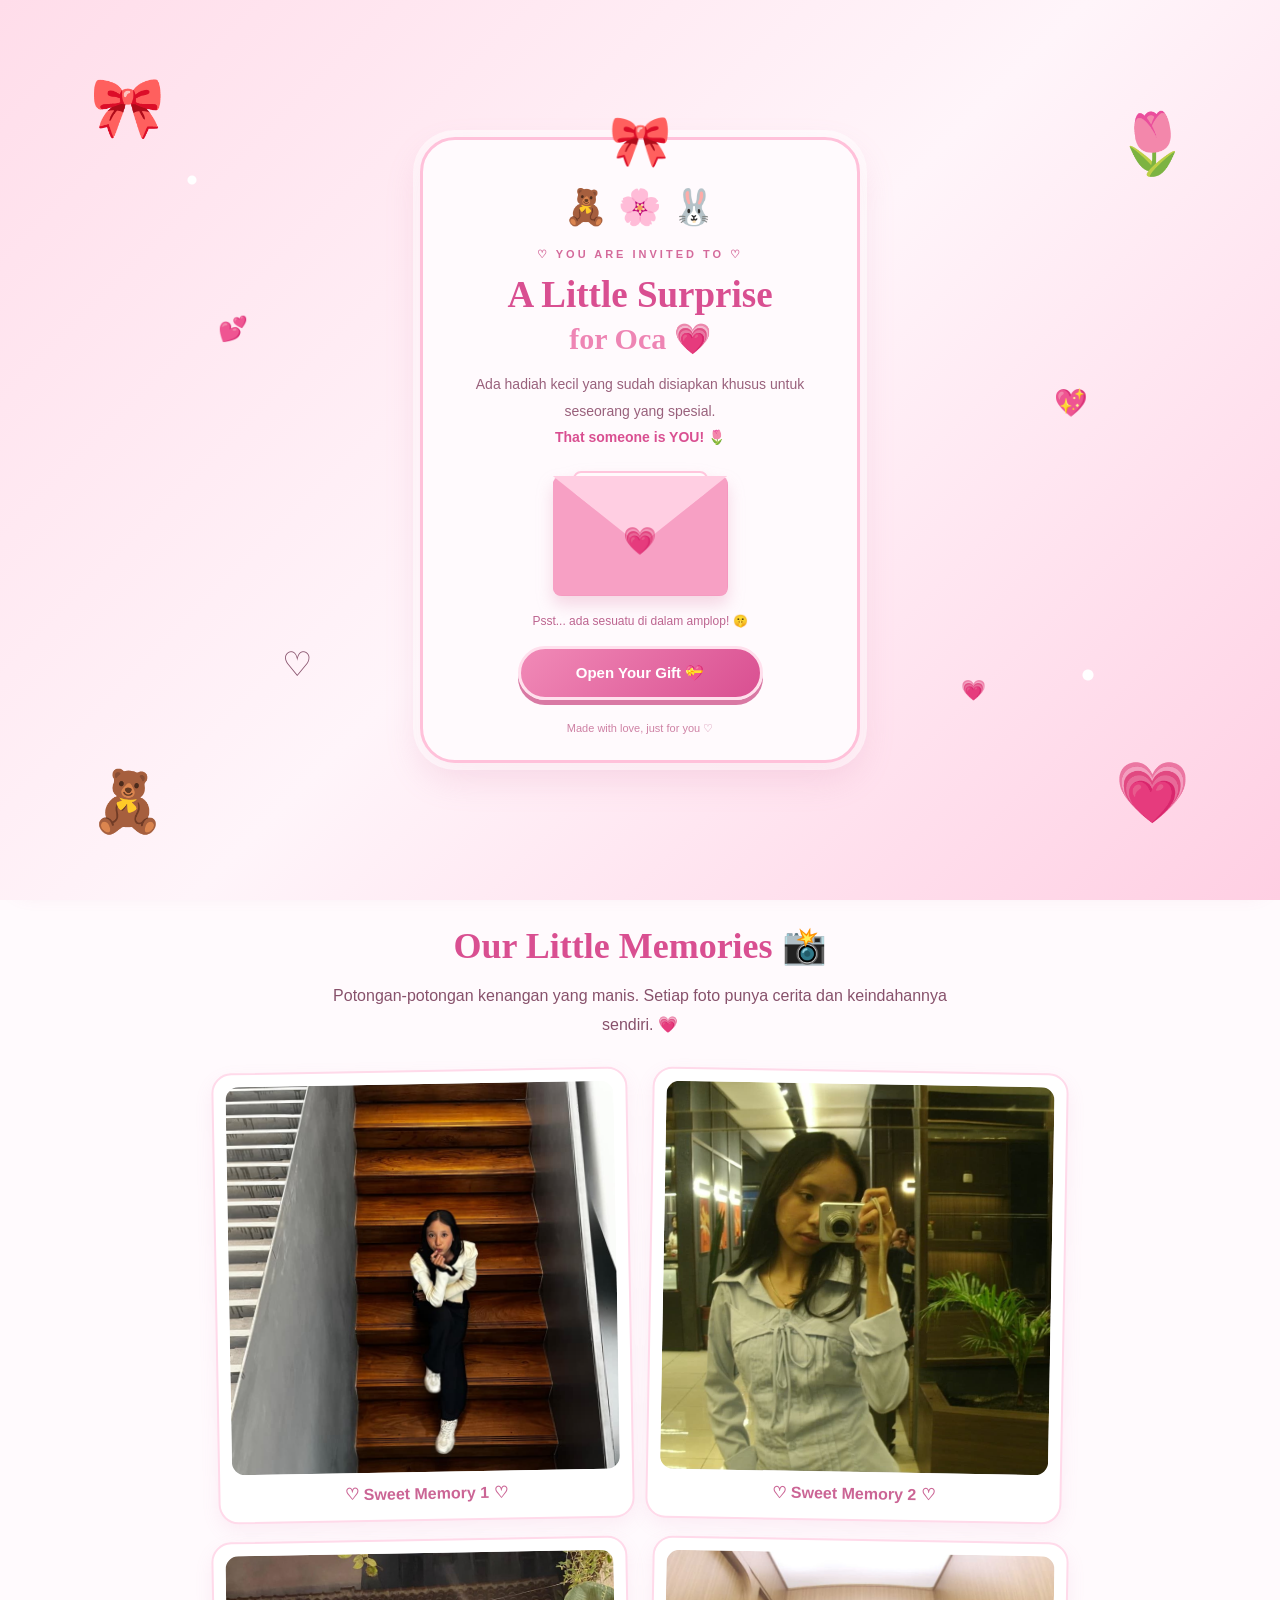
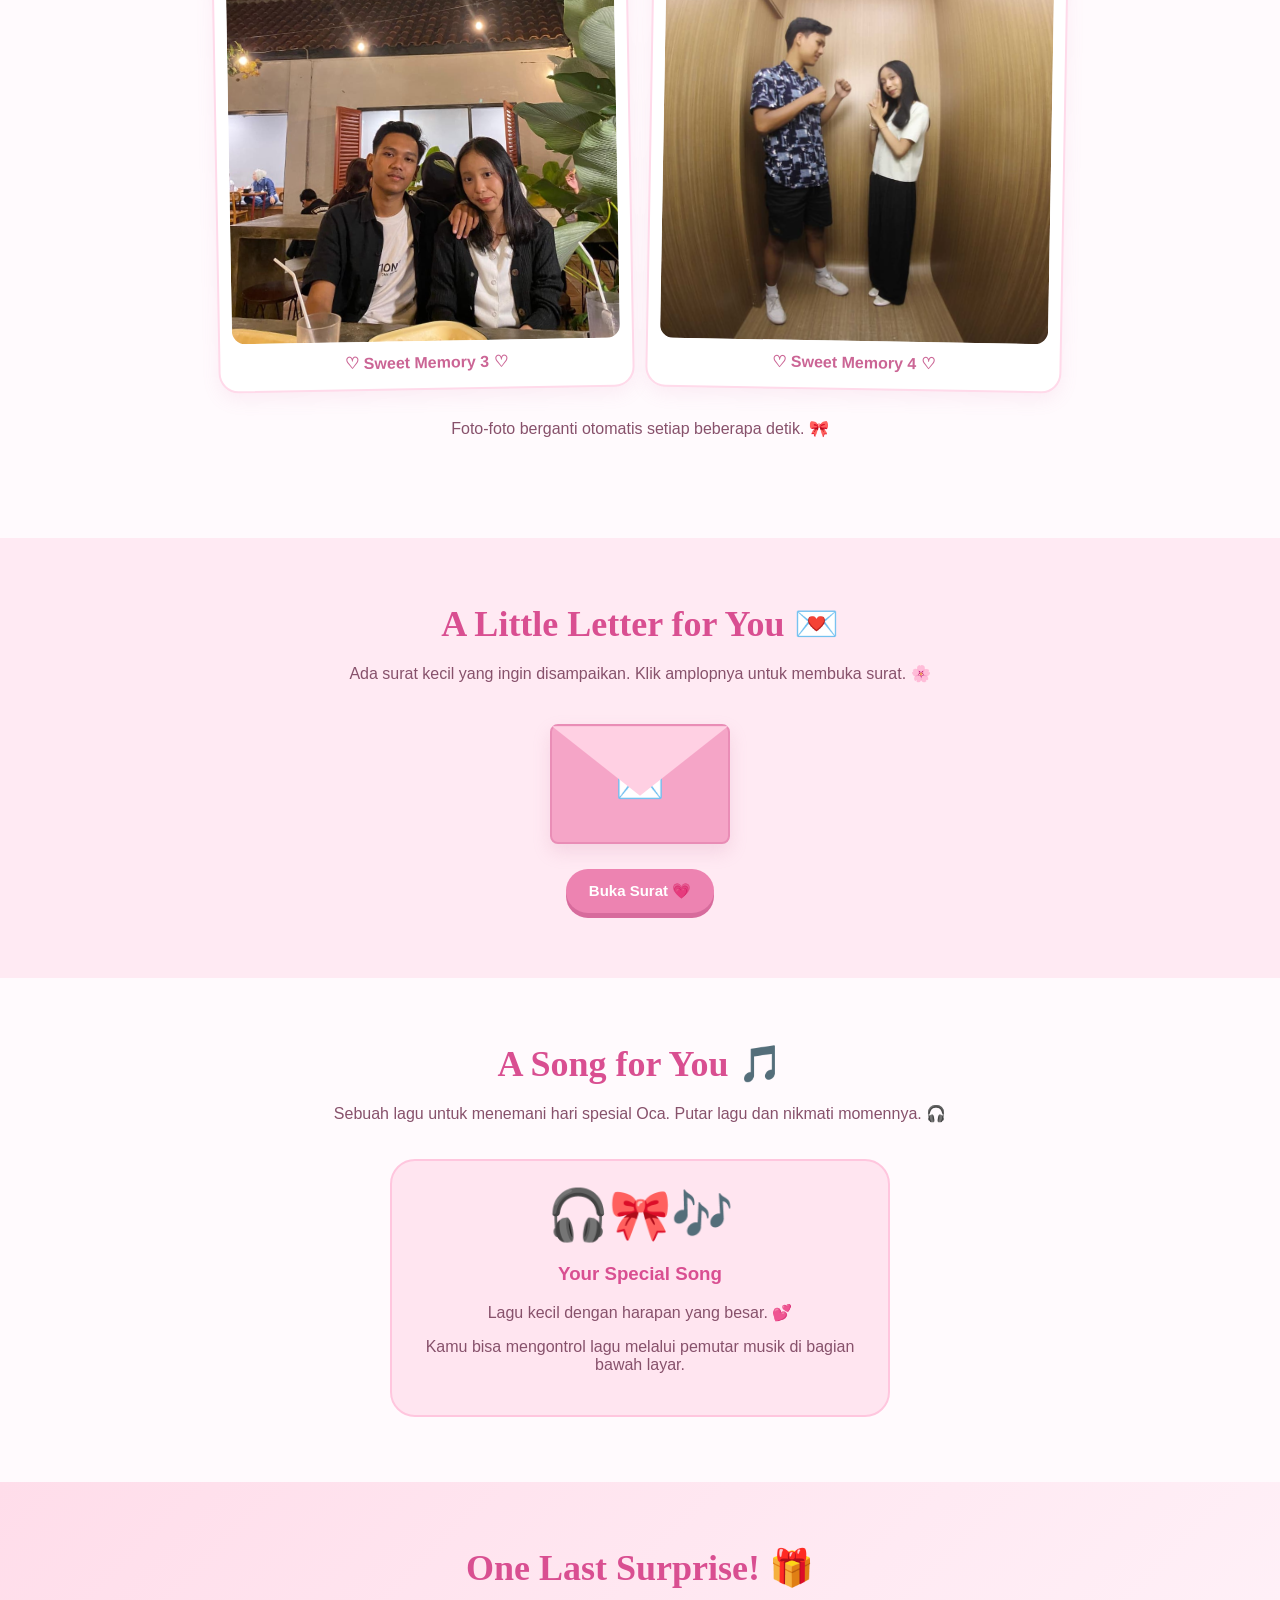
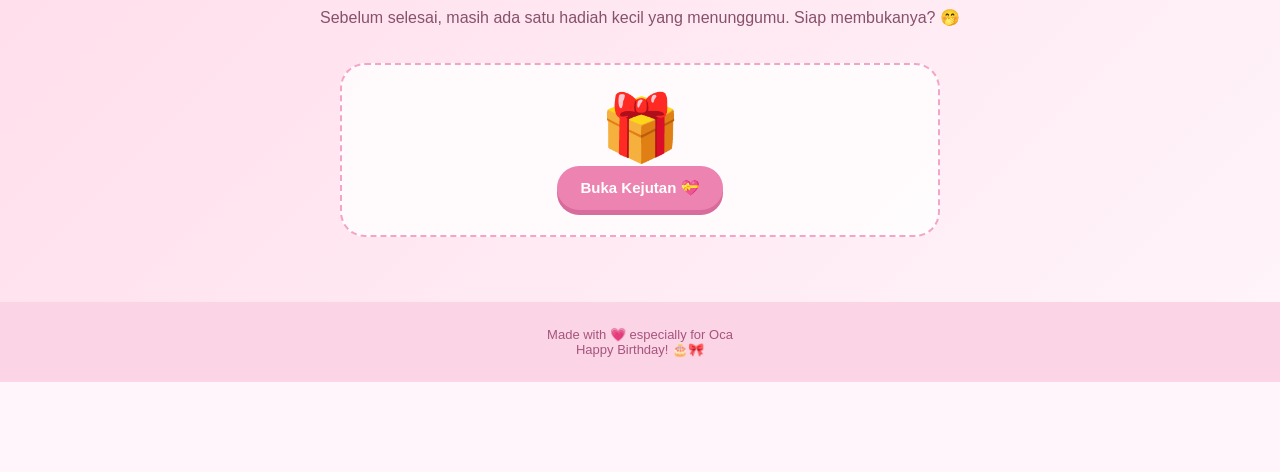
==== commit 7c534271: "Update index.html" ====
--- a/index.html
+++ b/index.html
@@ -18,6 +18,7 @@
 
         body {
             margin: 0;
+            padding-bottom: 90px;
             font-family: "Trebuchet MS", Arial, sans-serif;
             color: #87516b;
             background: #fff5fa;
@@ -47,9 +48,7 @@
             background: #df6da1;
         }
 
-        /* =========================
-           HALAMAN PEMBUKA KAWAII
-        ========================= */
+        /* HALAMAN PEMBUKA */
 
         #halamanPembuka {
             position: fixed;
@@ -152,7 +151,7 @@
             color: #d94f91;
         }
 
-        /* Amplop pembuka */
+        /* AMPlOP PEMBUKA */
 
         .amplop-pembuka {
             position: relative;
@@ -349,9 +348,7 @@
             }
         }
 
-        /* =========================
-           MENU WEBSITE UTAMA
-        ========================= */
+        /* MENU WEBSITE */
 
         header {
             position: sticky;
@@ -392,9 +389,7 @@
             color: #c33e7f;
         }
 
-        /* =========================
-           BAGIAN WEBSITE
-        ========================= */
+        /* BAGIAN WEBSITE */
 
         section {
             padding: 65px 20px;
@@ -566,11 +561,6 @@
             animation: stikerGoyang 2s infinite;
         }
 
-        audio {
-            width: 100%;
-            margin-top: 15px;
-        }
-
         #kejutan {
             min-height: 400px;
             background: linear-gradient(135deg, #ffddea, #fff4fa);
@@ -613,7 +603,7 @@
             font-size: 13px;
         }
 
-        /* Pemutar musik tetap di bawah */
+        /* PEMUTAR MUSIK TETAP DI BAWAH */
 
         .pemutar-tetap {
             position: fixed;
@@ -625,7 +615,7 @@
             align-items: center;
             gap: 10px;
             padding: 10px 14px;
-            background: #fffafdF2;
+            background: #fffafdf2;
             border: 2px solid #ffc5dc;
             border-radius: 18px;
             box-shadow: 0 5px 20px #b95d8522;
@@ -656,10 +646,6 @@
             width: 42%;
             max-width: 220px;
             margin: 0;
-        }
-
-        body {
-            padding-bottom: 90px;
         }
 
         @media (max-width: 480px) {
@@ -724,9 +710,7 @@
 
 <body>
 
-    <!-- =========================
-         HALAMAN PEMBUKA
-    ========================= -->
+    <!-- HALAMAN PEMBUKA PINK KAWAII -->
 
     <div id="halamanPembuka">
         <div class="dekorasi dekorasi-kiri">🎀</div>
@@ -783,9 +767,7 @@
         </div>
     </div>
 
-    <!-- =========================
-         MENU WEBSITE UTAMA
-    ========================= -->
+    <!-- MENU WEBSITE -->
 
     <header>
         <h2 class="nama-website">🎀 Birthday Oca 🎀</h2>
@@ -800,6 +782,7 @@
     </header>
 
     <main>
+
         <!-- HOME -->
 
         <section id="home">
@@ -826,7 +809,7 @@
             <div class="bintang">🎂 🎀 💖 🎀 🎂</div>
         </section>
 
-        <!-- KENANGAN -->
+        <!-- KENANGAN FOTO -->
 
         <section id="kenangan">
             <h2 class="judul-bagian">Our Little Memories 📸</h2>
@@ -840,32 +823,28 @@
                 <div class="kartu-foto">
                     <img src="images/foto1.jpg"
                          alt="Kenangan pertama"
-                         class="foto-berganti"
-                         data-nomor="1">
+                         class="foto-berganti">
                     <p>♡ Sweet Memory 1 ♡</p>
                 </div>
 
                 <div class="kartu-foto">
                     <img src="images/foto2.jpg"
                          alt="Kenangan kedua"
-                         class="foto-berganti"
-                         data-nomor="2">
+                         class="foto-berganti">
                     <p>♡ Sweet Memory 2 ♡</p>
                 </div>
 
                 <div class="kartu-foto">
                     <img src="images/foto3.jpg"
                          alt="Kenangan ketiga"
-                         class="foto-berganti"
-                         data-nomor="3">
+                         class="foto-berganti">
                     <p>♡ Sweet Memory 3 ♡</p>
                 </div>
 
                 <div class="kartu-foto">
                     <img src="images/foto4.jpg"
                          alt="Kenangan keempat"
-                         class="foto-berganti"
-                         data-nomor="4">
+                         class="foto-berganti">
                     <p>♡ Sweet Memory 4 ♡</p>
                 </div>
             </div>
@@ -903,9 +882,7 @@
                         Dear Oca, ♡
                     </h3>
 
-                    <p>
-                        Happy birthday, Oca! 🎂💗
-                    </p>
+                    <p>Happy birthday, Oca! 🎂💗</p>
 
                     <p>
                         Di hari spesialmu ini, aku berharap kamu
@@ -960,9 +937,8 @@
                 </p>
 
                 <p>
-                    Pemutar lagu juga tersedia di bagian bawah
-                    layar, jadi kamu bisa berpindah menu tanpa
-                    menghentikan lagu secara sengaja.
+                    Kamu bisa mengontrol lagu melalui pemutar
+                    musik di bagian bawah layar.
                 </p>
             </div>
         </section>
@@ -991,9 +967,7 @@
 
                     <h3>Surprise, Oca! 🎉</h3>
 
-                    <p>
-                        HAPPY BIRTHDAY! 🎂
-                    </p>
+                    <p>HAPPY BIRTHDAY! 🎂</p>
 
                     <p>
                         Semoga kamu selalu bahagia, sehat,
@@ -1001,9 +975,7 @@
                         banyak hal baik dalam hidup.
                     </p>
 
-                    <p>
-                        May all your wishes come true! 🌷
-                    </p>
+                    <p>May all your wishes come true! 🌷</p>
 
                     <div style="font-size:40px;">
                         🧸 🎀 🌸 💝 🌸 🎀 🧸
@@ -1011,6 +983,7 @@
                 </div>
             </div>
         </section>
+
     </main>
 
     <footer>
@@ -1019,7 +992,7 @@
         Happy Birthday! 🎂🎀
     </footer>
 
-    <!-- PEMUTAR MUSIK TETAP -->
+    <!-- PEMUTAR MUSIK -->
 
     <div class="pemutar-tetap">
         <div class="pemutar-ikon">🎵</div>
@@ -1029,16 +1002,14 @@
             <span>Made with love ♡</span>
         </div>
 
-        <audio id="laguOca" controls preload="metadata">
+        <audio id="laguOca" controls preload="auto">
             <source src="music/lagu-oca.mp3" type="audio/mpeg">
             Browser kamu tidak mendukung pemutar audio.
         </audio>
     </div>
 
     <script>
-        /* =========================
-           BUKA HALAMAN PEMBUKA
-        ========================= */
+        /* BUKA HALAMAN PEMBUKA DAN PUTAR LAGU */
 
         var undanganSedangDibuka = false;
 
@@ -1053,6 +1024,7 @@
             var amplop = document.getElementById("amplopPembuka");
             var tombol = document.getElementById("tombolBukaHadiah");
             var petunjuk = document.getElementById("petunjukPembuka");
+            var lagu = document.getElementById("laguOca");
 
             amplop.classList.add("terbuka");
             tombol.textContent = "Your Surprise Awaits! 💗";
@@ -1070,6 +1042,15 @@
                     });
 
                     history.replaceState(null, "", "#home");
+
+                    /* LAGU OTOMATIS DIPUTAR */
+
+                    lagu.play().catch(function() {
+                        console.log(
+                            "Lagu belum dapat diputar otomatis. Tekan Play."
+                        );
+                    });
+
                 }, 800);
             }, 900);
         }
@@ -1084,70 +1065,63 @@
             }
         );
 
-        /* =========================
-           NAVIGASI TANPA RELOAD
-        ========================= */
+        /* NAVIGASI MENU */
 
         var semuaMenu = document.querySelectorAll("nav a");
 
         semuaMenu.forEach(function(menu) {
             menu.addEventListener("click", function(event) {
                 var tujuan = menu.getAttribute("href");
-
-                if (tujuan && tujuan.charAt(0) === "#") {
-                    var bagian = document.querySelector(tujuan);
-
-                    if (bagian) {
-                        event.preventDefault();
-
-                        bagian.scrollIntoView({
-                            behavior: "smooth",
-                            block: "start"
-                        });
-
-                        history.replaceState(null, "", tujuan);
-
-                        semuaMenu.forEach(function(item) {
-                            item.classList.remove("aktif");
-                        });
-
-                        menu.classList.add("aktif");
-                    }
+                var bagian = document.querySelector(tujuan);
+
+                if (bagian) {
+                    event.preventDefault();
+
+                    bagian.scrollIntoView({
+                        behavior: "smooth",
+                        block: "start"
+                    });
+
+                    history.replaceState(null, "", tujuan);
+
+                    semuaMenu.forEach(function(item) {
+                        item.classList.remove("aktif");
+                    });
+
+                    menu.classList.add("aktif");
                 }
             });
         });
 
-        /* =========================
-           FOTO BERGANTI OTOMATIS
-        ========================= */
-
-        var fotoSedangTampil = [1, 2, 3, 4];
+        /* FOTO BERGANTI OTOMATIS */
+
+        var daftarFoto = [
+            "images/foto1.jpg",
+            "images/foto2.jpg",
+            "images/foto3.jpg",
+            "images/foto4.jpg",
+            "images/foto5.jpg",
+            "images/foto6.jpg",
+            "images/foto7.jpg",
+            "images/foto8.jpg"
+        ];
+
+        var nomorFoto = [0, 1, 2, 3];
 
         setInterval(function() {
-            var semuaFoto = document.querySelectorAll(".foto-berganti");
-
-            semuaFoto.forEach(function(foto, indeks) {
-                fotoSedangTampil[indeks]++;
-
-                if (fotoSedangTampil[indeks] > 8) {
-                    fotoSedangTampil[indeks] = 1;
-                }
-
-                foto.src = "images/foto" +
-                    fotoSedangTampil[indeks] + ".jpg";
-            });
+            var kotakFoto = document.querySelectorAll(".foto-berganti");
+
+            for (var i = 0; i < kotakFoto.length; i++) {
+                nomorFoto[i] = (nomorFoto[i] + 1) % daftarFoto.length;
+                kotakFoto[i].src = daftarFoto[nomorFoto[i]];
+            }
         }, 4000);
 
-        /* =========================
-           BUKA SURAT
-        ========================= */
+        /* BUKA SURAT */
 
         function bukaSurat() {
-            var amplop = document.getElementById("amplopSurat");
-            var surat = document.getElementById("isiSurat");
-
-            amplop.classList.toggle("terbuka");
-            surat.classList.toggle("tampil");
+            document.getElementById("amplopSurat").classList.toggle("terbuka");
+            document.getElementById("isiSurat").classList.toggle("tampil");
         }
 
         document.getElementById("amplopSurat").addEventListener(
@@ -1160,13 +1134,10 @@
             }
         );
 
-        /* =========================
-           BUKA KEJUTAN
-        ========================= */
+        /* BUKA KEJUTAN */
 
         function bukaKejutan() {
-            var hadiah = document.getElementById("hadiah");
-            hadiah.classList.toggle("tampil");
+            document.getElementById("hadiah").classList.toggle("tampil");
         }
     </script>
 
